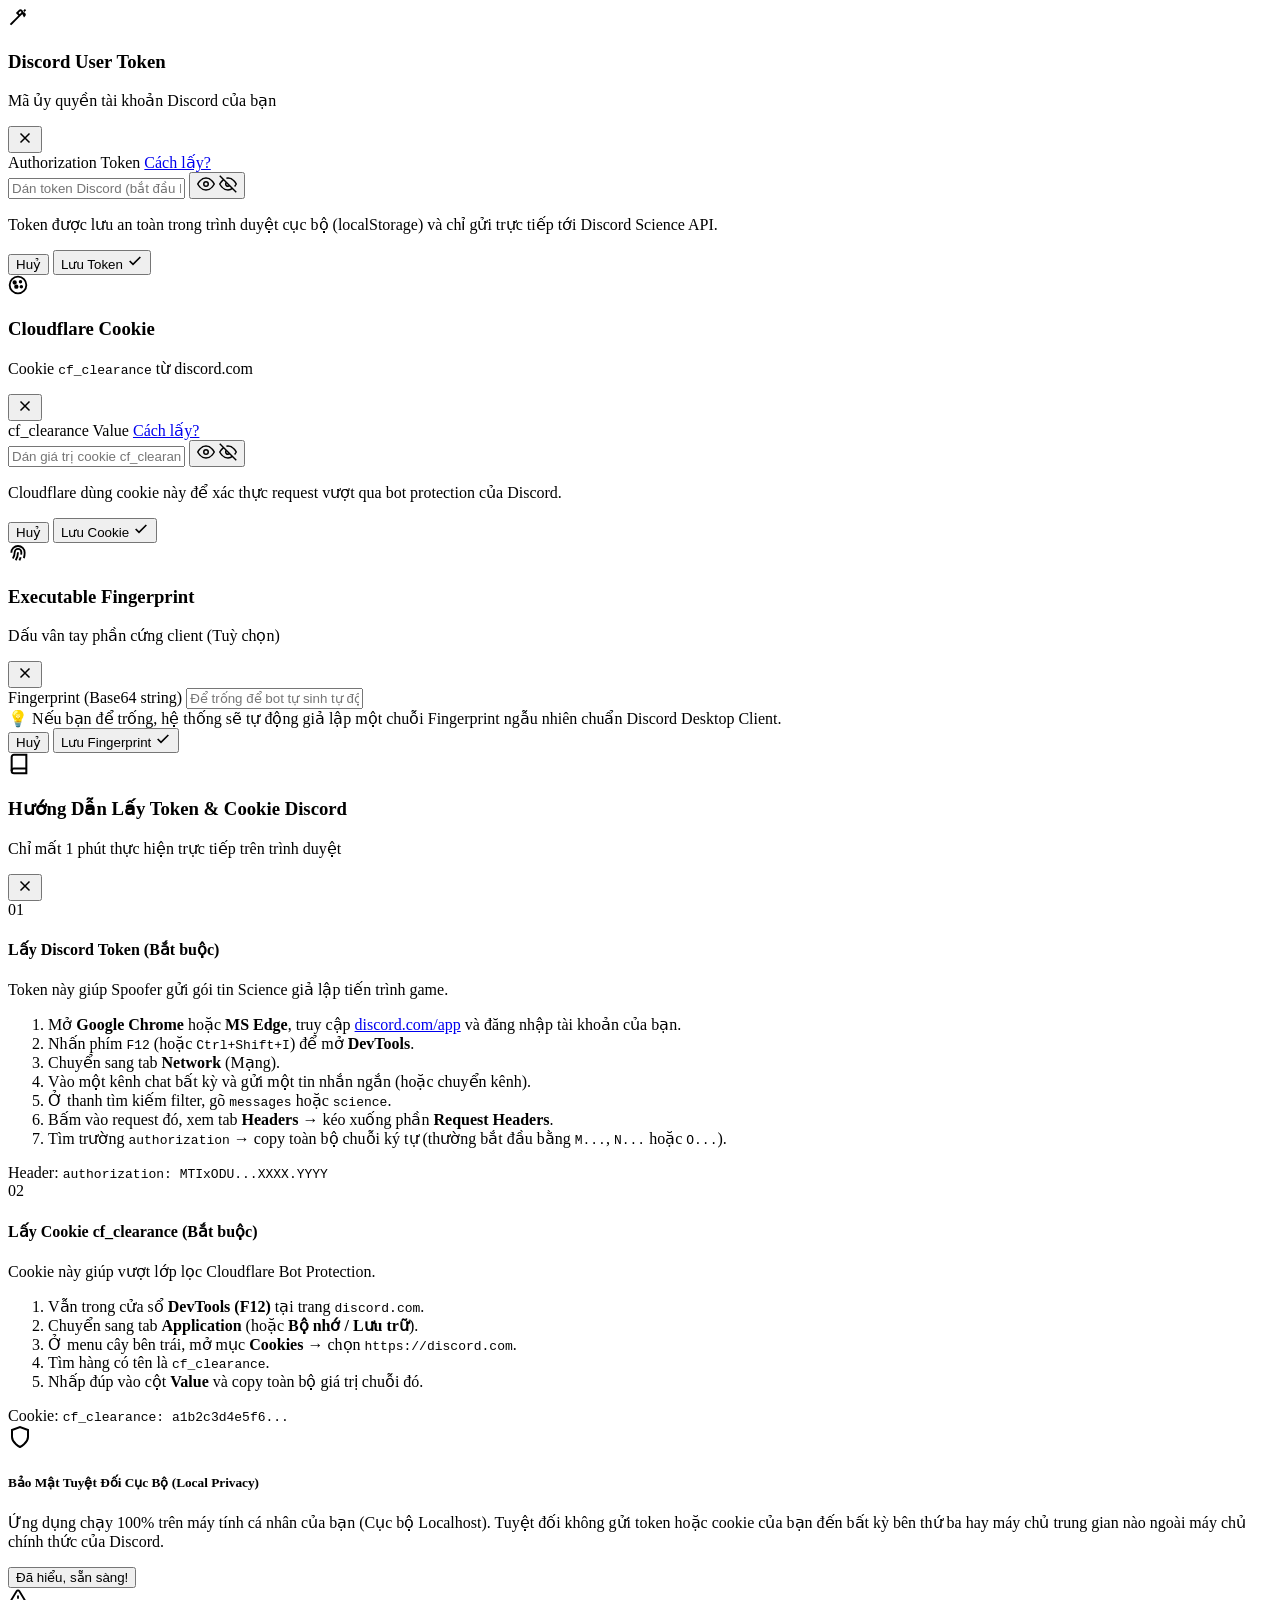
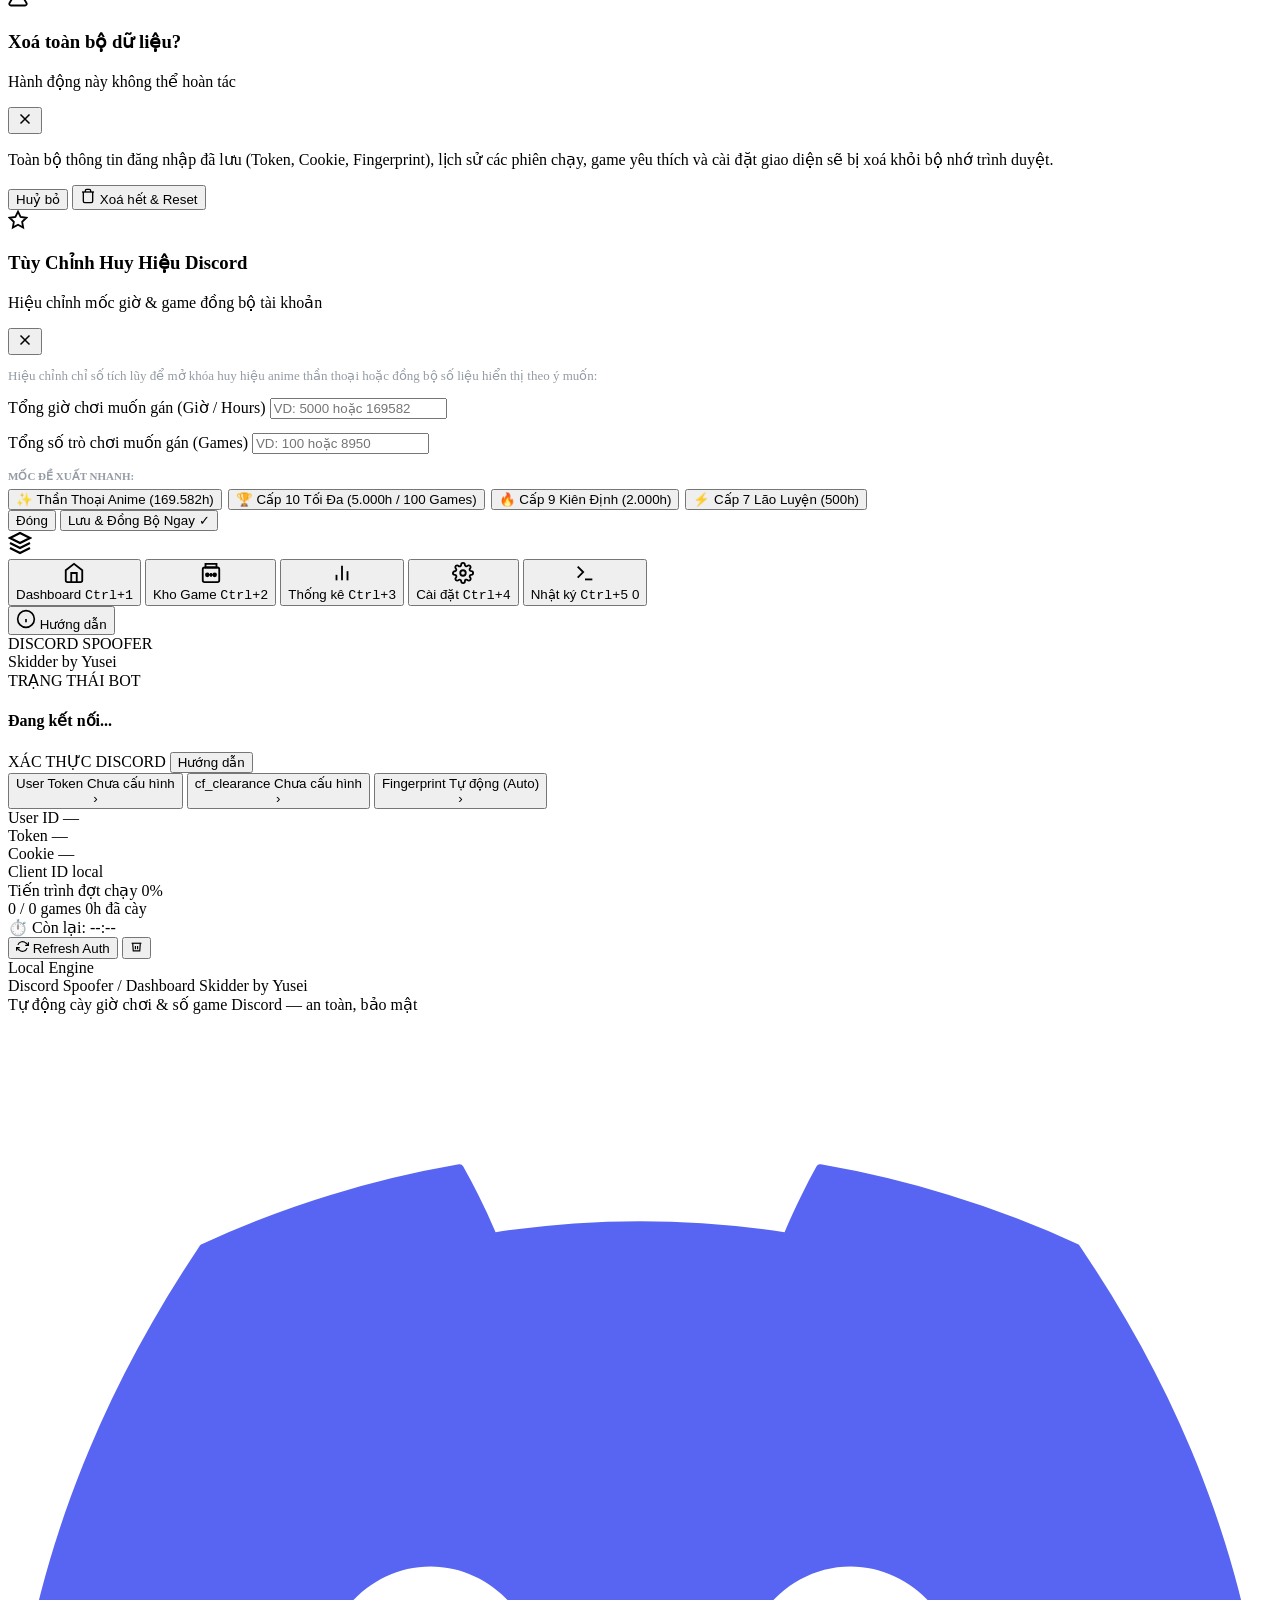
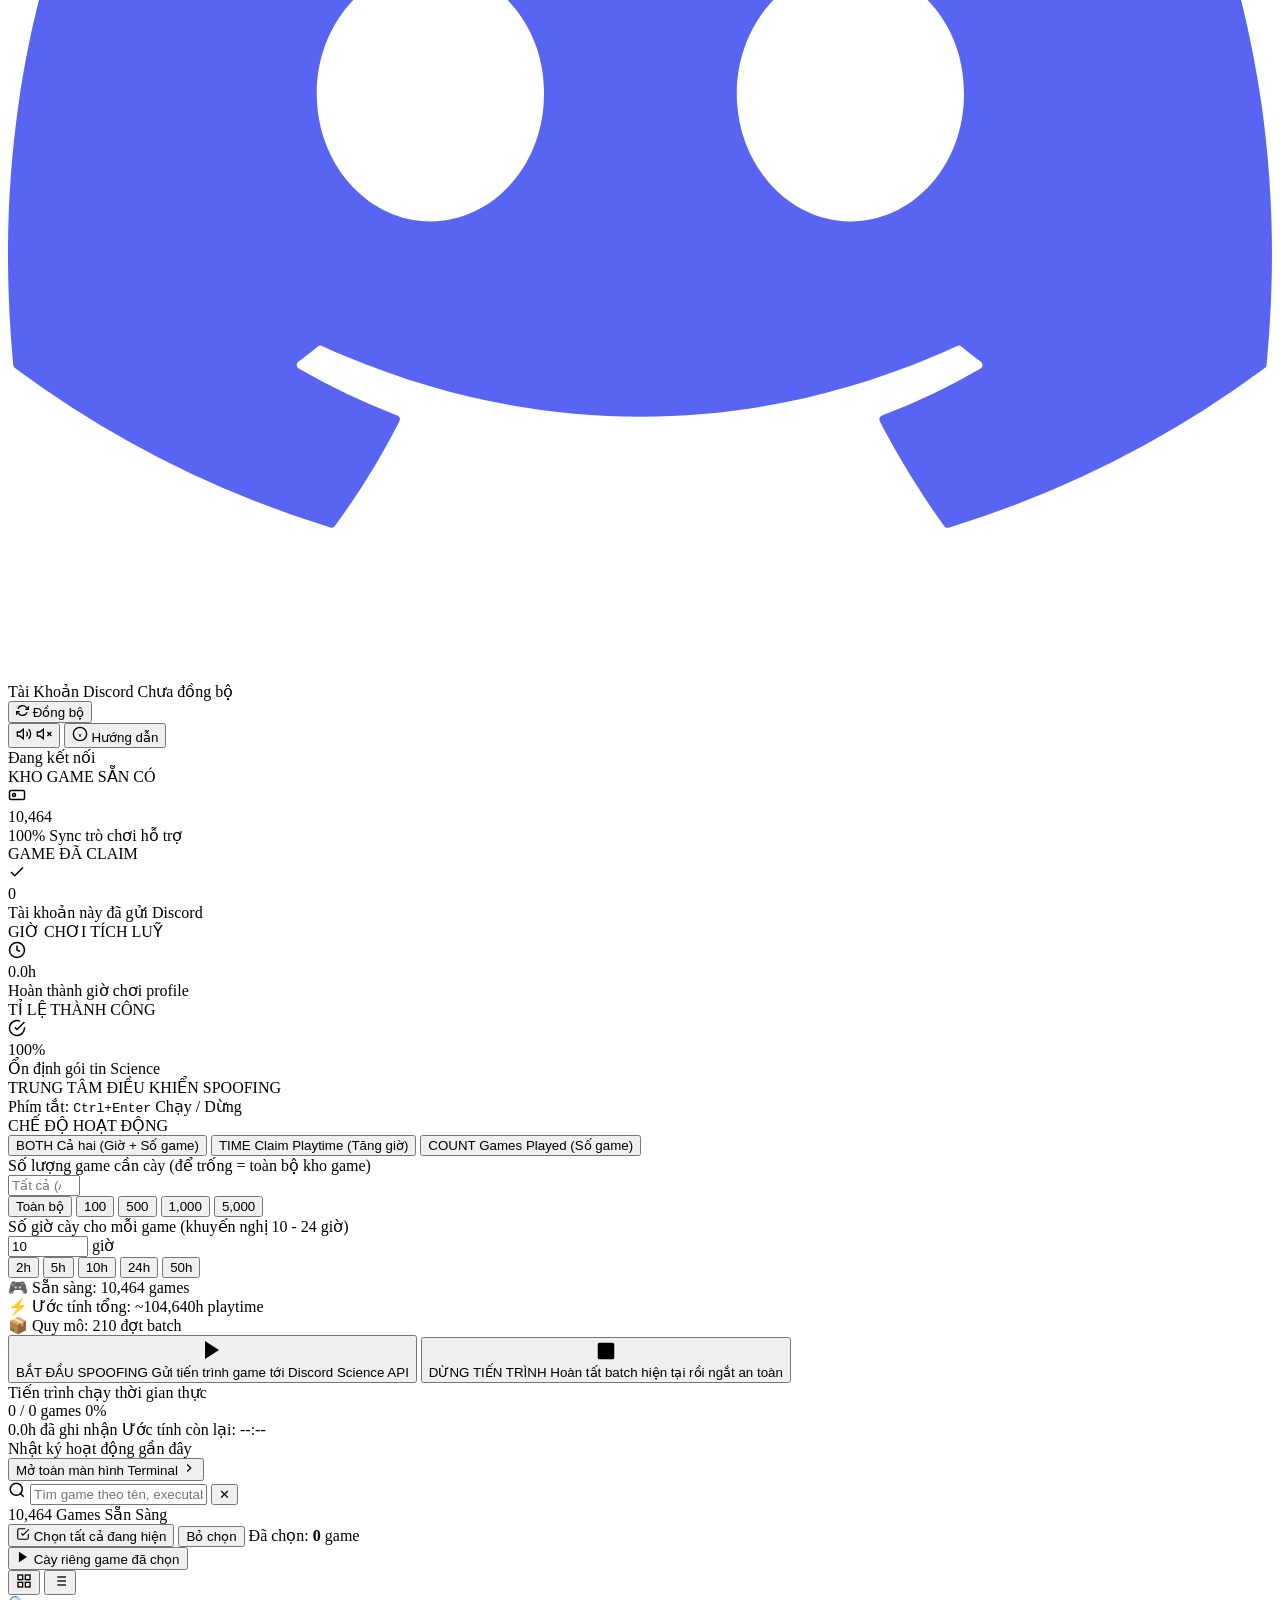
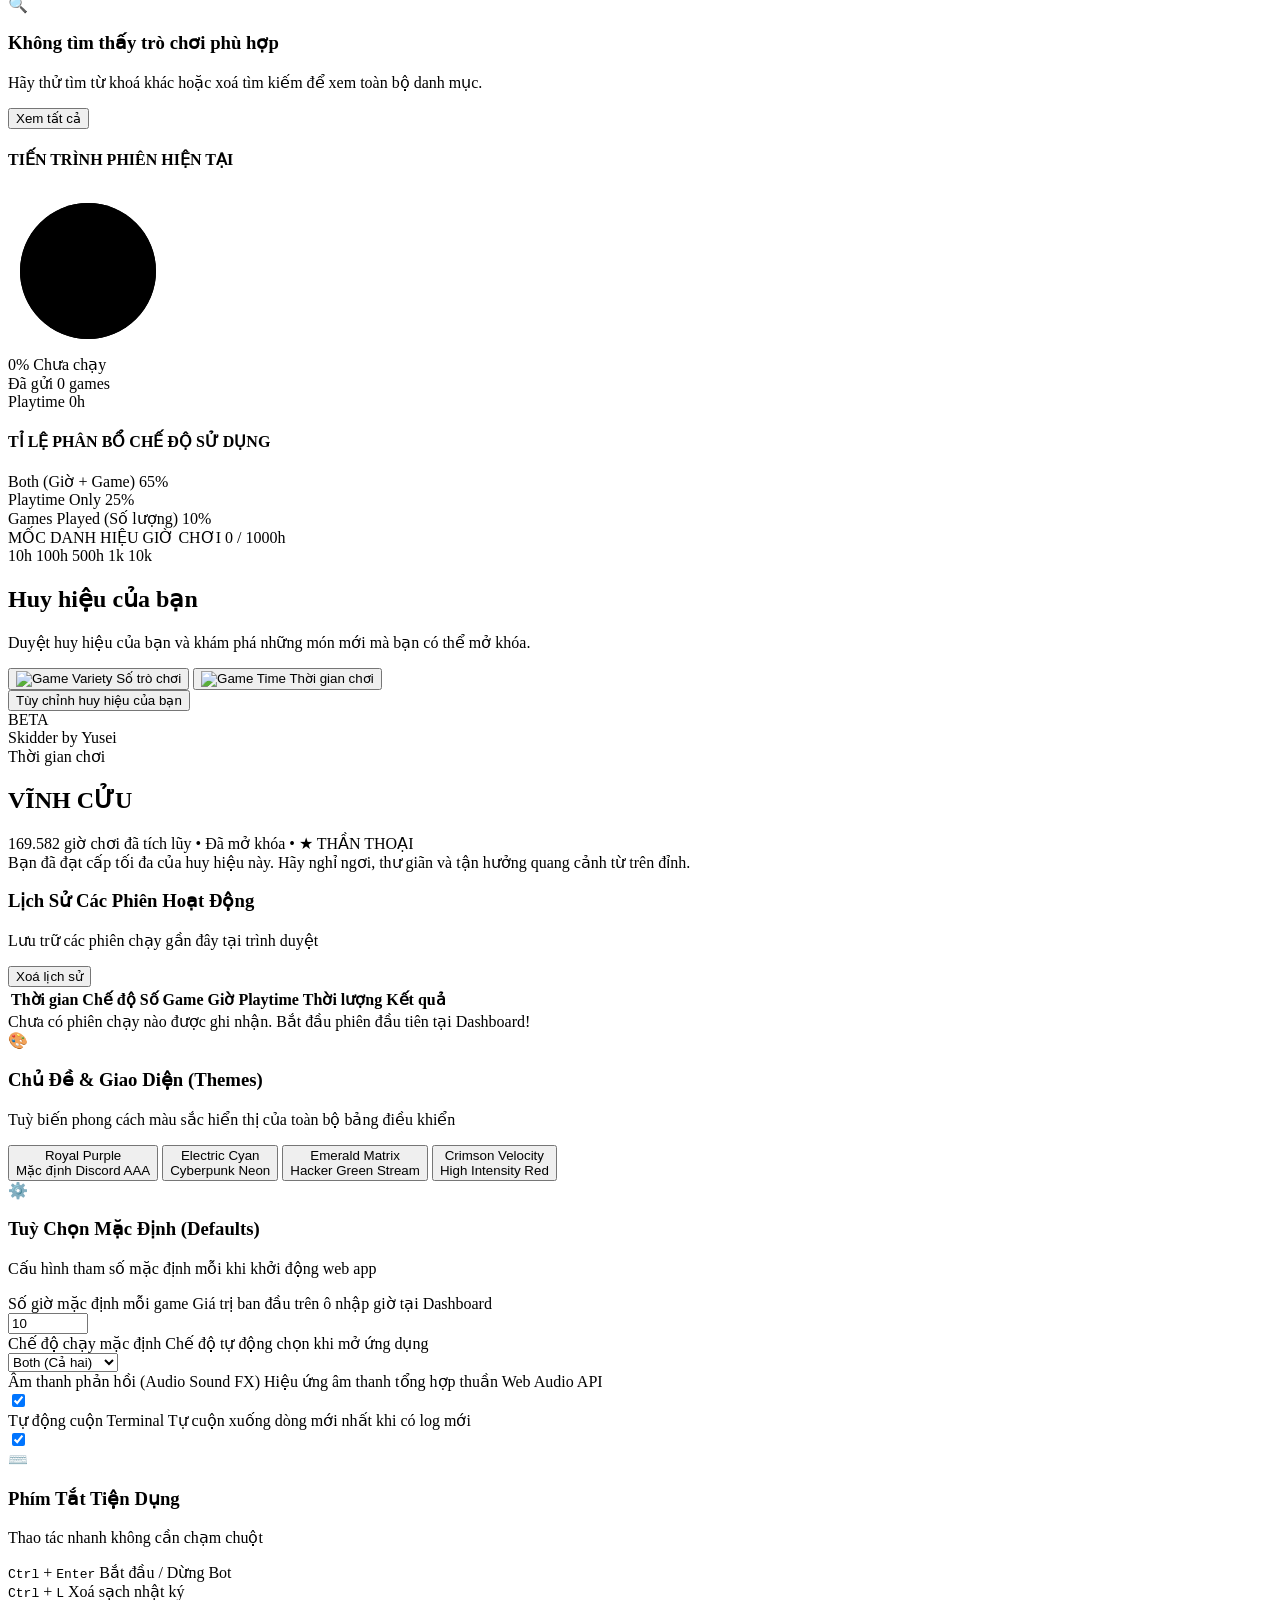
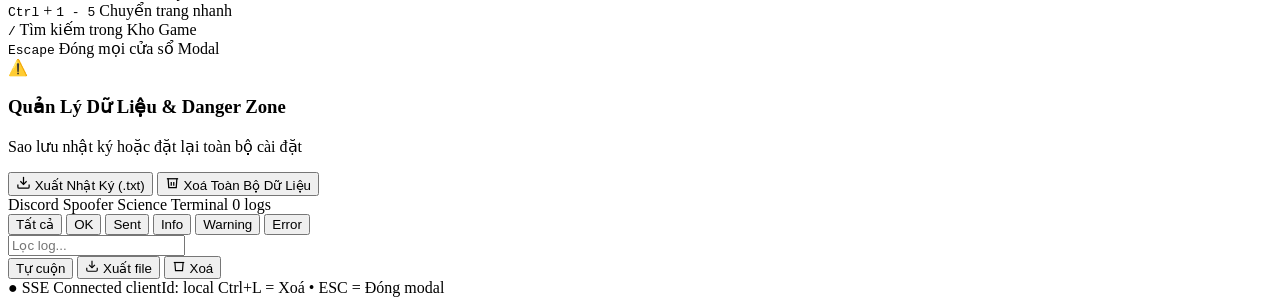
==== web/index.html @ f00616e2 "Fix bot connecting status, fix 10464 games count, add live spoofing simulation logs" ====
<!DOCTYPE html>
<html lang="vi" data-theme="purple">
<head>
    <meta charset="UTF-8">
    <meta name="viewport" content="width=device-width, initial-scale=1.0">
    <title>Discord Badge Spoofer | Skidder by Yusei</title>
    
    <!-- Google Fonts -->
    <link rel="preconnect" href="https://fonts.googleapis.com">
    <link rel="preconnect" href="https://fonts.gstatic.com" crossorigin>
    <link href="https://fonts.googleapis.com/css2?family=Inter:wght@300;400;500;600;700;800&family=JetBrains+Mono:wght@400;500;600;700&display=swap" rel="stylesheet">
    
    <!-- Stylesheet -->
    <link rel="stylesheet" href="style.css">
</head>
<body>
    <!-- Ambient Aurora Glow & Background Mesh -->
    <div class="aurora-mesh"></div>
    <div class="ambient-glow blob-purple"></div>
    <div class="ambient-glow blob-blue"></div>
    <div class="ambient-glow blob-cyan"></div>
    <div class="noise-grid"></div>

    <!-- Toast Notification Container -->
    <div id="toast-container" class="toast-container" aria-live="polite"></div>

    <!-- ==================== MODALS ==================== -->

    <!-- Modal 1: Discord Token -->
    <div class="modal-overlay" id="modal-token" role="dialog" aria-modal="true" aria-labelledby="modal-token-title">
        <div class="modal-card modal-sm">
            <div class="modal-header">
                <div class="modal-title-wrap">
                    <div class="modal-icon-badge badge-purple">
                        <svg width="20" height="20" viewBox="0 0 24 24" fill="none" stroke="currentColor" stroke-width="2.2"><path d="M21 2l-2 2m-1.5 1.5L14 9l-3-3 2.5-2.5a2.121 2.121 0 0 1 3 3L9 14l-4 4-2 2 2-2 4-4 7.5-7.5a2.121 2.121 0 0 1 3 3z"/></svg>
                    </div>
                    <div>
                        <h3 id="modal-token-title" class="modal-title">Discord User Token</h3>
                        <p class="modal-sub">Mã ủy quyền tài khoản Discord của bạn</p>
                    </div>
                </div>
                <button class="modal-close-btn" data-close-modal title="Đóng (Esc)">
                    <svg width="18" height="18" viewBox="0 0 24 24" fill="none" stroke="currentColor" stroke-width="2"><path d="M18 6L6 18M6 6l12 12"/></svg>
                </button>
            </div>
            <div class="modal-body">
                <div class="form-group">
                    <label for="input-token" class="form-label">
                        <span>Authorization Token</span>
                        <a href="javascript:void(0)" class="label-link" id="link-how-token">Cách lấy?</a>
                    </label>
                    <div class="input-action-wrapper">
                        <input type="password" id="input-token" class="styled-input" placeholder="Dán token Discord (bắt đầu bằng M, N, O...)" autocomplete="off" spellcheck="false">
                        <button type="button" class="btn-toggle-eye" data-target="input-token" title="Hiện/ẩn token">
                            <svg class="eye-open" width="18" height="18" viewBox="0 0 24 24" fill="none" stroke="currentColor" stroke-width="2"><path d="M1 12s4-8 11-8 11 8 11 8-4 8-11 8-11-8-11-8z"/><circle cx="12" cy="12" r="3"/></svg>
                            <svg class="eye-closed hidden" width="18" height="18" viewBox="0 0 24 24" fill="none" stroke="currentColor" stroke-width="2"><path d="M17.94 17.94A10.07 10.07 0 0 1 12 20c-7 0-11-8-11-8a18.45 18.45 0 0 1 5.06-5.94M9.9 4.24A9.12 9.12 0 0 1 12 4c7 0 11 8 11 8a18.5 18.5 0 0 1-2.16 3.19m-6.72-1.07a3 3 0 1 1-4.24-4.24"/><line x1="1" y1="1" x2="23" y2="23"/></svg>
                        </button>
                    </div>
                    <div id="token-validation-msg" class="input-validation-msg hidden"></div>
                    <p class="form-hint">Token được lưu an toàn trong trình duyệt cục bộ (localStorage) và chỉ gửi trực tiếp tới Discord Science API.</p>
                </div>
            </div>
            <div class="modal-footer">
                <button type="button" class="btn btn-secondary" data-close-modal>Huỷ</button>
                <button type="button" class="btn btn-primary" id="btn-save-token">
                    <span>Lưu Token</span>
                    <svg width="16" height="16" viewBox="0 0 24 24" fill="none" stroke="currentColor" stroke-width="2.5"><polyline points="20 6 9 17 4 12"/></svg>
                </button>
            </div>
        </div>
    </div>

    <!-- Modal 2: cf_clearance Cookie -->
    <div class="modal-overlay" id="modal-cookie" role="dialog" aria-modal="true" aria-labelledby="modal-cookie-title">
        <div class="modal-card modal-sm">
            <div class="modal-header">
                <div class="modal-title-wrap">
                    <div class="modal-icon-badge badge-amber">
                        <svg width="20" height="20" viewBox="0 0 24 24" fill="none" stroke="currentColor" stroke-width="2.2"><circle cx="12" cy="12" r="10"/><circle cx="8" cy="9" r="1.5" fill="currentColor"/><circle cx="15" cy="8" r="1" fill="currentColor"/><circle cx="10" cy="14" r="1.5" fill="currentColor"/><circle cx="16" cy="14" r="1" fill="currentColor"/></svg>
                    </div>
                    <div>
                        <h3 id="modal-cookie-title" class="modal-title">Cloudflare Cookie</h3>
                        <p class="modal-sub">Cookie <code>cf_clearance</code> từ discord.com</p>
                    </div>
                </div>
                <button class="modal-close-btn" data-close-modal title="Đóng (Esc)">
                    <svg width="18" height="18" viewBox="0 0 24 24" fill="none" stroke="currentColor" stroke-width="2"><path d="M18 6L6 18M6 6l12 12"/></svg>
                </button>
            </div>
            <div class="modal-body">
                <div class="form-group">
                    <label for="input-cookie" class="form-label">
                        <span>cf_clearance Value</span>
                        <a href="javascript:void(0)" class="label-link" id="link-how-cookie">Cách lấy?</a>
                    </label>
                    <div class="input-action-wrapper">
                        <input type="password" id="input-cookie" class="styled-input" placeholder="Dán giá trị cookie cf_clearance..." autocomplete="off" spellcheck="false">
                        <button type="button" class="btn-toggle-eye" data-target="input-cookie" title="Hiện/ẩn cookie">
                            <svg class="eye-open" width="18" height="18" viewBox="0 0 24 24" fill="none" stroke="currentColor" stroke-width="2"><path d="M1 12s4-8 11-8 11 8 11 8-4 8-11 8-11-8-11-8z"/><circle cx="12" cy="12" r="3"/></svg>
                            <svg class="eye-closed hidden" width="18" height="18" viewBox="0 0 24 24" fill="none" stroke="currentColor" stroke-width="2"><path d="M17.94 17.94A10.07 10.07 0 0 1 12 20c-7 0-11-8-11-8a18.45 18.45 0 0 1 5.06-5.94M9.9 4.24A9.12 9.12 0 0 1 12 4c7 0 11 8 11 8a18.5 18.5 0 0 1-2.16 3.19m-6.72-1.07a3 3 0 1 1-4.24-4.24"/><line x1="1" y1="1" x2="23" y2="23"/></svg>
                        </button>
                    </div>
                    <div id="cookie-validation-msg" class="input-validation-msg hidden"></div>
                    <p class="form-hint">Cloudflare dùng cookie này để xác thực request vượt qua bot protection của Discord.</p>
                </div>
            </div>
            <div class="modal-footer">
                <button type="button" class="btn btn-secondary" data-close-modal>Huỷ</button>
                <button type="button" class="btn btn-primary" id="btn-save-cookie">
                    <span>Lưu Cookie</span>
                    <svg width="16" height="16" viewBox="0 0 24 24" fill="none" stroke="currentColor" stroke-width="2.5"><polyline points="20 6 9 17 4 12"/></svg>
                </button>
            </div>
        </div>
    </div>

    <!-- Modal 3: Fingerprint -->
    <div class="modal-overlay" id="modal-fingerprint" role="dialog" aria-modal="true" aria-labelledby="modal-fp-title">
        <div class="modal-card modal-sm">
            <div class="modal-header">
                <div class="modal-title-wrap">
                    <div class="modal-icon-badge badge-blue">
                        <svg width="20" height="20" viewBox="0 0 24 24" fill="none" stroke="currentColor" stroke-width="2.2"><path d="M12 11c0 3.517-1.009 6.799-2.753 9.571m-3.44-2.04l.054-.09A13.916 13.916 0 008 11a4 4 0 118 0c0 1.017-.07 2.019-.203 3m-2.118 6.844A21.88 21.88 0 0015.171 17m3.839 1.132c.645-2.07.99-4.275.99-6.551A8 8 0 004 11.57"/></svg>
                    </div>
                    <div>
                        <h3 id="modal-fp-title" class="modal-title">Executable Fingerprint</h3>
                        <p class="modal-sub">Dấu vân tay phần cứng client (Tuỳ chọn)</p>
                    </div>
                </div>
                <button class="modal-close-btn" data-close-modal title="Đóng (Esc)">
                    <svg width="18" height="18" viewBox="0 0 24 24" fill="none" stroke="currentColor" stroke-width="2"><path d="M18 6L6 18M6 6l12 12"/></svg>
                </button>
            </div>
            <div class="modal-body">
                <div class="form-group">
                    <label for="input-fingerprint" class="form-label">Fingerprint (Base64 string)</label>
                    <input type="text" id="input-fingerprint" class="styled-input font-mono" placeholder="Để trống để bot tự sinh tự động..." autocomplete="off">
                    <div class="tip-box">
                        <span class="tip-icon">💡</span>
                        <span>Nếu bạn để trống, hệ thống sẽ tự động giả lập một chuỗi Fingerprint ngẫu nhiên chuẩn Discord Desktop Client.</span>
                    </div>
                </div>
            </div>
            <div class="modal-footer">
                <button type="button" class="btn btn-secondary" data-close-modal>Huỷ</button>
                <button type="button" class="btn btn-primary" id="btn-save-fp">
                    <span>Lưu Fingerprint</span>
                    <svg width="16" height="16" viewBox="0 0 24 24" fill="none" stroke="currentColor" stroke-width="2.5"><polyline points="20 6 9 17 4 12"/></svg>
                </button>
            </div>
        </div>
    </div>

    <!-- Modal 4: Comprehensive Guide -->
    <div class="modal-overlay" id="guide-modal" role="dialog" aria-modal="true" aria-labelledby="modal-guide-title">
        <div class="modal-card modal-lg">
            <div class="modal-header">
                <div class="modal-title-wrap">
                    <div class="modal-icon-badge badge-purple">
                        <svg width="22" height="22" viewBox="0 0 24 24" fill="none" stroke="currentColor" stroke-width="2.2"><path d="M4 19.5A2.5 2.5 0 0 1 6.5 17H20"/><path d="M6.5 2H20v20H6.5A2.5 2.5 0 0 1 4 19.5v-15A2.5 2.5 0 0 1 6.5 2z"/></svg>
                    </div>
                    <div>
                        <h3 id="modal-guide-title" class="modal-title">Hướng Dẫn Lấy Token & Cookie Discord</h3>
                        <p class="modal-sub">Chỉ mất 1 phút thực hiện trực tiếp trên trình duyệt</p>
                    </div>
                </div>
                <button class="modal-close-btn" data-close-modal title="Đóng (Esc)">
                    <svg width="18" height="18" viewBox="0 0 24 24" fill="none" stroke="currentColor" stroke-width="2"><path d="M18 6L6 18M6 6l12 12"/></svg>
                </button>
            </div>
            <div class="modal-body custom-scroll">
                <div class="guide-steps-grid">
                    <!-- Step 1 -->
                    <div class="guide-card">
                        <div class="guide-num">01</div>
                        <div class="guide-content">
                            <h4>Lấy Discord Token (Bắt buộc)</h4>
                            <p>Token này giúp Spoofer gửi gói tin Science giả lập tiến trình game.</p>
                            <ol class="guide-list">
                                <li>Mở <strong>Google Chrome</strong> hoặc <strong>MS Edge</strong>, truy cập <a href="https://discord.com/app" target="_blank" rel="noreferrer" class="link-external">discord.com/app</a> và đăng nhập tài khoản của bạn.</li>
                                <li>Nhấn phím <code>F12</code> (hoặc <code>Ctrl+Shift+I</code>) để mở <strong>DevTools</strong>.</li>
                                <li>Chuyển sang tab <strong>Network</strong> (Mạng).</li>
                                <li>Vào một kênh chat bất kỳ và gửi một tin nhắn ngắn (hoặc chuyển kênh).</li>
                                <li>Ở thanh tìm kiếm filter, gõ <code>messages</code> hoặc <code>science</code>.</li>
                                <li>Bấm vào request đó, xem tab <strong>Headers</strong> &rarr; kéo xuống phần <strong>Request Headers</strong>.</li>
                                <li>Tìm trường <code>authorization</code> &rarr; copy toàn bộ chuỗi ký tự (thường bắt đầu bằng <code>M...</code>, <code>N...</code> hoặc <code>O...</code>).</li>
                            </ol>
                            <div class="guide-code-box">
                                <span class="code-label">Header:</span>
                                <code>authorization: MTIxODU...XXXX.YYYY</code>
                            </div>
                        </div>
                    </div>

                    <!-- Step 2 -->
                    <div class="guide-card">
                        <div class="guide-num">02</div>
                        <div class="guide-content">
                            <h4>Lấy Cookie cf_clearance (Bắt buộc)</h4>
                            <p>Cookie này giúp vượt lớp lọc Cloudflare Bot Protection.</p>
                            <ol class="guide-list">
                                <li>Vẫn trong cửa sổ <strong>DevTools (F12)</strong> tại trang <code>discord.com</code>.</li>
                                <li>Chuyển sang tab <strong>Application</strong> (hoặc <strong>Bộ nhớ / Lưu trữ</strong>).</li>
                                <li>Ở menu cây bên trái, mở mục <strong>Cookies</strong> &rarr; chọn <code>https://discord.com</code>.</li>
                                <li>Tìm hàng có tên là <code>cf_clearance</code>.</li>
                                <li>Nhấp đúp vào cột <strong>Value</strong> và copy toàn bộ giá trị chuỗi đó.</li>
                            </ol>
                            <div class="guide-code-box">
                                <span class="code-label">Cookie:</span>
                                <code>cf_clearance: a1b2c3d4e5f6...</code>
                            </div>
                        </div>
                    </div>
                </div>

                <!-- Security Note -->
                <div class="security-banner">
                    <div class="sec-icon">
                        <svg width="24" height="24" viewBox="0 0 24 24" fill="none" stroke="currentColor" stroke-width="2"><path d="M12 22s8-4 8-10V5l-8-3-8 3v7c0 6 8 10 8 10z"/></svg>
                    </div>
                    <div class="sec-text">
                        <h5>Bảo Mật Tuyệt Đối Cục Bộ (Local Privacy)</h5>
                        <p>Ứng dụng chạy 100% trên máy tính cá nhân của bạn (Cục bộ Localhost). Tuyệt đối không gửi token hoặc cookie của bạn đến bất kỳ bên thứ ba hay máy chủ trung gian nào ngoài máy chủ chính thức của Discord.</p>
                    </div>
                </div>
            </div>
            <div class="modal-footer">
                <button type="button" class="btn btn-primary" data-close-modal>Đã hiểu, sẵn sàng!</button>
            </div>
        </div>
    </div>

    <!-- Modal 5: Wipe Data Confirm -->
    <div class="modal-overlay" id="modal-confirm-wipe" role="dialog" aria-modal="true">
        <div class="modal-card modal-sm modal-danger">
            <div class="modal-header">
                <div class="modal-title-wrap">
                    <div class="modal-icon-badge badge-red">
                        <svg width="20" height="20" viewBox="0 0 24 24" fill="none" stroke="currentColor" stroke-width="2.2"><path d="M10.29 3.86L1.82 18a2 2 0 0 0 1.71 3h16.94a2 2 0 0 0 1.71-3L13.71 3.86a2 2 0 0 0-3.42 0z"/><line x1="12" y1="9" x2="12" y2="13"/><line x1="12" y1="17" x2="12.01" y2="17"/></svg>
                    </div>
                    <div>
                        <h3 class="modal-title">Xoá toàn bộ dữ liệu?</h3>
                        <p class="modal-sub">Hành động này không thể hoàn tác</p>
                    </div>
                </div>
                <button class="modal-close-btn" data-close-modal title="Đóng (Esc)">
                    <svg width="18" height="18" viewBox="0 0 24 24" fill="none" stroke="currentColor" stroke-width="2"><path d="M18 6L6 18M6 6l12 12"/></svg>
                </button>
            </div>
            <div class="modal-body">
                <p>Toàn bộ thông tin đăng nhập đã lưu (Token, Cookie, Fingerprint), lịch sử các phiên chạy, game yêu thích và cài đặt giao diện sẽ bị xoá khỏi bộ nhớ trình duyệt.</p>
            </div>
            <div class="modal-footer">
                <button type="button" class="btn btn-secondary" data-close-modal>Huỷ bỏ</button>
                <button type="button" class="btn btn-danger" id="btn-do-wipe">
                    <svg width="16" height="16" viewBox="0 0 24 24" fill="none" stroke="currentColor" stroke-width="2"><polyline points="3 6 5 6 21 6"/><path d="M19 6v14a2 2 0 0 1-2 2H7a2 2 0 0 1-2-2V6m3 0V4a2 2 0 0 1 2-2h4a2 2 0 0 1 2 2v2"/></svg>
                    <span>Xoá hết & Reset</span>
                </button>
            </div>
        </div>
    </div>

    <!-- Modal 6: Customize Badges & Discord Stats -->
    <div class="modal-overlay" id="modal-customize-badges" role="dialog" aria-modal="true" aria-labelledby="modal-custom-title">
        <div class="modal-card modal-sm customize-modal-card">
            <div class="modal-header">
                <div class="modal-title-wrap">
                    <div class="modal-icon-badge badge-purple">
                        <svg width="20" height="20" viewBox="0 0 24 24" fill="none" stroke="currentColor" stroke-width="2.2"><polygon points="12 2 15.09 8.26 22 9.27 17 14.14 18.18 21.02 12 17.77 5.82 21.02 7 14.14 2 9.27 8.91 8.26 12 2"/></svg>
                    </div>
                    <div>
                        <h3 id="modal-custom-title" class="modal-title">Tùy Chỉnh Huy Hiệu Discord</h3>
                        <p class="modal-sub">Hiệu chỉnh mốc giờ & game đồng bộ tài khoản</p>
                    </div>
                </div>
                <button class="modal-close-btn" data-close-modal title="Đóng (Esc)">
                    <svg width="18" height="18" viewBox="0 0 24 24" fill="none" stroke="currentColor" stroke-width="2"><path d="M18 6L6 18M6 6l12 12"/></svg>
                </button>
            </div>
            <div class="modal-body">
                <p class="modal-desc" style="font-size: 13px; color: #949ba4; margin-bottom: 14px;">
                    Hiệu chỉnh chỉ số tích lũy để mở khóa huy hiệu anime thần thoại hoặc đồng bộ số liệu hiển thị theo ý muốn:
                </p>
                <div class="form-group" style="margin-bottom: 14px;">
                    <label class="form-label" for="input-custom-hours">Tổng giờ chơi muốn gán (Giờ / Hours)</label>
                    <input type="number" id="input-custom-hours" class="form-input font-mono" placeholder="VD: 5000 hoặc 169582" min="0" step="0.5">
                </div>
                <div class="form-group" style="margin-bottom: 16px;">
                    <label class="form-label" for="input-custom-games">Tổng số trò chơi muốn gán (Games)</label>
                    <input type="number" id="input-custom-games" class="form-input font-mono" placeholder="VD: 100 hoặc 8950" min="0" step="1">
                </div>
                <div class="preset-milestones-row">
                    <div style="font-size: 11px; font-weight: 700; color: #949ba4; margin-bottom: 6px; text-transform: uppercase;">Mốc đề xuất nhanh:</div>
                    <div style="display: flex; gap: 6px; flex-wrap: wrap;">
                        <button type="button" class="btn-preset-chip" data-h="169582" data-g="8950">✨ Thần Thoại Anime (169.582h)</button>
                        <button type="button" class="btn-preset-chip" data-h="5000" data-g="100">🏆 Cấp 10 Tối Đa (5.000h / 100 Games)</button>
                        <button type="button" class="btn-preset-chip" data-h="2000" data-g="80">🔥 Cấp 9 Kiên Định (2.000h)</button>
                        <button type="button" class="btn-preset-chip" data-h="500" data-g="40">⚡ Cấp 7 Lão Luyện (500h)</button>
                    </div>
                </div>
            </div>
            <div class="modal-footer">
                <button type="button" class="btn btn-secondary" data-close-modal>Đóng</button>
                <button type="button" class="btn btn-primary" id="btn-apply-custom-stats">
                    <span>Lưu & Đồng Bộ Ngay ✓</span>
                </button>
            </div>
        </div>
    </div>

    <!-- ==================== MAIN APP SHELL ==================== -->
    <div class="app-layout">

        <!-- 1. LEFT ICON RAIL (68px) -->
        <nav class="nav-rail" aria-label="Điều hướng chính">
            <!-- Brand Logo -->
            <div class="rail-logo" title="Discord Badge Spoofer | Skidder by Yusei">
                <div class="logo-mark">
                    <svg width="24" height="24" viewBox="0 0 24 24" fill="none" stroke="currentColor" stroke-width="2.2">
                        <path d="M12 2L2 7l10 5 10-5-10-5z"/>
                        <path d="M2 17l10 5 10-5"/>
                        <path d="M2 12l10 5 10-5"/>
                    </svg>
                </div>
            </div>

            <!-- Nav Items Stack -->
            <div class="rail-items">
                <!-- 1. Dashboard -->
                <button class="rail-btn active" data-page="dashboard" title="Bảng điều khiển (Ctrl+1)">
                    <div class="rail-btn-icon">
                        <svg width="22" height="22" viewBox="0 0 24 24" fill="none" stroke="currentColor" stroke-width="2"><path d="M3 9l9-7 9 7v11a2 2 0 0 1-2 2H5a2 2 0 0 1-2-2z"/><polyline points="9 22 9 12 15 12 15 22"/></svg>
                    </div>
                    <span class="rail-tooltip">Dashboard <kbd>Ctrl+1</kbd></span>
                </button>

                <!-- 2. Game Library -->
                <button class="rail-btn" data-page="games" title="Kho game Discord (Ctrl+2)">
                    <div class="rail-btn-icon">
                        <svg width="22" height="22" viewBox="0 0 24 24" fill="none" stroke="currentColor" stroke-width="2"><polygon points="6 2 18 2 18 6 6 6 6 2"/><rect x="3" y="6" width="18" height="16" rx="2"/><circle cx="8" cy="14" r="1.5" fill="currentColor"/><circle cx="16" cy="14" r="1.5" fill="currentColor"/><path d="M12 12v4M10 14h4"/></svg>
                    </div>
                    <span class="rail-tooltip">Kho Game <kbd>Ctrl+2</kbd></span>
                </button>

                <!-- 3. Statistics -->
                <button class="rail-btn" data-page="stats" title="Thống kê & Danh hiệu (Ctrl+3)">
                    <div class="rail-btn-icon">
                        <svg width="22" height="22" viewBox="0 0 24 24" fill="none" stroke="currentColor" stroke-width="2"><line x1="18" y1="20" x2="18" y2="10"/><line x1="12" y1="20" x2="12" y2="4"/><line x1="6" y1="20" x2="6" y2="14"/></svg>
                    </div>
                    <span class="rail-tooltip">Thống kê <kbd>Ctrl+3</kbd></span>
                </button>

                <!-- 4. Settings -->
                <button class="rail-btn" data-page="settings" title="Cài đặt & Giao diện (Ctrl+4)">
                    <div class="rail-btn-icon">
                        <svg width="22" height="22" viewBox="0 0 24 24" fill="none" stroke="currentColor" stroke-width="2"><circle cx="12" cy="12" r="3"/><path d="M19.4 15a1.65 1.65 0 0 0 .33 1.82l.06.06a2 2 0 0 1 0 2.83 2 2 0 0 1-2.83 0l-.06-.06a1.65 1.65 0 0 0-1.82-.33 1.65 1.65 0 0 0-1 1.51V21a2 2 0 0 1-2 2 2 2 0 0 1-2-2v-.09A1.65 1.65 0 0 0 9 19.4a1.65 1.65 0 0 0-1.82.33l-.06.06a2 2 0 0 1-2.83 0 2 2 0 0 1 0-2.83l.06-.06a1.65 1.65 0 0 0 .33-1.82 1.65 1.65 0 0 0-1.51-1H3a2 2 0 0 1-2-2 2 2 0 0 1 2-2h.09A1.65 1.65 0 0 0 4.6 9a1.65 1.65 0 0 0-.33-1.82l-.06-.06a2 2 0 0 1 0-2.83 2 2 0 0 1 2.83 0l.06.06a1.65 1.65 0 0 0 1.82.33H9a1.65 1.65 0 0 0 1-1.51V3a2 2 0 0 1 2-2 2 2 0 0 1 2 2v.09a1.65 1.65 0 0 0 1 1.51 1.65 1.65 0 0 0 1.82-.33l.06-.06a2 2 0 0 1 2.83 0 2 2 0 0 1 0 2.83l-.06.06a1.65 1.65 0 0 0-.33 1.82V9a1.65 1.65 0 0 0 1.51 1H21a2 2 0 0 1 2 2 2 2 0 0 1-2 2h-.09a1.65 1.65 0 0 0-1.51 1z"/></svg>
                    </div>
                    <span class="rail-tooltip">Cài đặt <kbd>Ctrl+4</kbd></span>
                </button>

                <!-- 5. Logs / Terminal -->
                <button class="rail-btn" data-page="logs" title="Nhật ký & Terminal (Ctrl+5)">
                    <div class="rail-btn-icon">
                        <svg width="22" height="22" viewBox="0 0 24 24" fill="none" stroke="currentColor" stroke-width="2"><polyline points="4 17 10 11 4 5"/><line x1="12" y1="19" x2="20" y2="19"/></svg>
                    </div>
                    <span class="rail-tooltip">Nhật ký <kbd>Ctrl+5</kbd></span>
                    <span class="rail-counter-badge" id="rail-log-badge">0</span>
                </button>
            </div>

            <!-- Bottom Rail Actions -->
            <div class="rail-bottom">
                <button class="rail-btn-aux" id="btn-quick-guide" title="Xem hướng dẫn (F1)">
                    <svg width="20" height="20" viewBox="0 0 24 24" fill="none" stroke="currentColor" stroke-width="2"><circle cx="12" cy="12" r="10"/><path d="M12 16v-4M12 8h.01"/></svg>
                    <span class="rail-tooltip">Hướng dẫn</span>
                </button>
            </div>
        </nav>

        <!-- 2. SIDEBAR CONTEXT PANEL (280px) -->
        <aside class="sidebar-panel">
            <!-- Sidebar Brand Header -->
            <div class="side-brand-box">
                <div class="side-brand-title">DISCORD SPOOFER</div>
                <div class="side-brand-author">Skidder by Yusei</div>
            </div>

            <!-- Sidebar Header / Status -->
            <div class="side-header">
                <div class="bot-status-card" id="side-status-card">
                    <div class="status-indicator-wrap">
                        <div class="status-dot-pulse" id="status-dot">
                            <span class="ring-pulse r1"></span>
                            <span class="ring-pulse r2"></span>
                            <span class="ring-pulse r3"></span>
                            <span class="core-dot"></span>
                        </div>
                    </div>
                    <div class="status-meta">
                        <span class="status-label-sub">TRẠNG THÁI BOT</span>
                        <h4 class="status-text-main" id="status-text">Đang kết nối...</h4>
                    </div>
                </div>
            </div>

            <!-- Auth Quick Setup Pills -->
            <div class="side-section">
                <div class="side-section-header">
                    <span class="side-section-title">XÁC THỰC DISCORD</span>
                    <button class="btn-text-action" id="btn-side-guide">Hướng dẫn</button>
                </div>
                
                <div class="auth-pills-list">
                    <!-- Token Pill -->
                    <button class="auth-pill-item" id="btn-config-token">
                        <div class="auth-pill-status" id="indicator-token"></div>
                        <div class="auth-pill-content">
                            <span class="auth-pill-title">User Token</span>
                            <span class="auth-pill-val" id="pill-label-token">Chưa cấu hình</span>
                        </div>
                        <span class="auth-pill-arrow">›</span>
                    </button>

                    <!-- Cookie Pill -->
                    <button class="auth-pill-item" id="btn-config-cookie">
                        <div class="auth-pill-status" id="indicator-cookie"></div>
                        <div class="auth-pill-content">
                            <span class="auth-pill-title">cf_clearance</span>
                            <span class="auth-pill-val" id="pill-label-cookie">Chưa cấu hình</span>
                        </div>
                        <span class="auth-pill-arrow">›</span>
                    </button>

                    <!-- Fingerprint Pill -->
                    <button class="auth-pill-item" id="btn-config-fp">
                        <div class="auth-pill-status active" id="indicator-fp"></div>
                        <div class="auth-pill-content">
                            <span class="auth-pill-title">Fingerprint</span>
                            <span class="auth-pill-val" id="pill-label-fp">Tự động (Auto)</span>
                        </div>
                        <span class="auth-pill-arrow">›</span>
                    </button>
                </div>
            </div>

            <!-- Account Details Mini Card -->
            <div class="side-section">
                <div class="account-spec-box">
                    <div class="spec-row">
                        <span class="spec-name">User ID</span>
                        <span class="spec-val font-mono" id="user-id">—</span>
                    </div>
                    <div class="spec-row">
                        <span class="spec-name">Token</span>
                        <span class="spec-val font-mono" id="token-masked">—</span>
                    </div>
                    <div class="spec-row">
                        <span class="spec-name">Cookie</span>
                        <span class="spec-val font-mono" id="cookie-masked">—</span>
                    </div>
                    <div class="spec-row">
                        <span class="spec-name">Client ID</span>
                        <span class="spec-val font-mono" id="client-id-label">local</span>
                    </div>
                </div>
            </div>

            <!-- Live Session Progress Widget -->
            <div class="side-section">
                <div class="live-progress-card" id="side-progress-card">
                    <div class="progress-meta-row">
                        <span class="prog-title">Tiến trình đợt chạy</span>
                        <span class="prog-pct-badge" id="side-prog-pct">0%</span>
                    </div>
                    <div class="progress-track-wrapper">
                        <div class="progress-bar-fill" id="side-progress-fill" style="width: 0%;">
                            <div class="progress-shimmer"></div>
                        </div>
                    </div>
                    <div class="progress-footer-row">
                        <span class="prog-sub-games" id="side-prog-games">0 / 0 games</span>
                        <span class="prog-sub-hours" id="side-prog-hours">0h đã cày</span>
                    </div>
                    <div class="progress-eta-row hidden" id="side-prog-eta-wrap">
                        <span class="eta-icon">⏱️</span>
                        <span class="eta-text" id="side-prog-eta">Còn lại: --:--</span>
                    </div>
                </div>
            </div>

            <!-- Sidebar Contextual Actions / Footer -->
            <div class="side-footer">
                <div class="side-footer-actions">
                    <button class="btn btn-outline-xs flex-1" id="btn-refresh-auth" title="Làm mới token Science từ Discord">
                        <svg width="13" height="13" viewBox="0 0 24 24" fill="none" stroke="currentColor" stroke-width="2.2"><path d="M23 4v6h-6M1 20v-6h6"/><path d="M3.51 9a9 9 0 0114.85-3.36L23 10M1 14l4.64 4.36A9 9 0 0020.49 15"/></svg>
                        <span>Refresh Auth</span>
                    </button>
                    <button class="btn btn-outline-xs" id="btn-clear-logs-quick" title="Xoá nhanh log console">
                        <svg width="13" height="13" viewBox="0 0 24 24" fill="none" stroke="currentColor" stroke-width="2.2"><polyline points="3 6 5 6 21 6"/><path d="M19 6l-1 14H6L5 6"/><path d="M10 11v6M14 11v6"/></svg>
                    </button>
                </div>
                <div class="server-badge">
                    <span class="srv-dot"></span>
                    <span class="srv-text">Local Engine</span>
                </div>
            </div>
        </aside>

        <!-- 3. MAIN CONTENT AREA (flex: 1) -->
        <main class="main-viewport custom-scroll">
            
            <!-- Global Top Bar -->
            <header class="main-topbar">
                <div class="topbar-left">
                    <div class="page-breadcrumb">
                        <span class="crumb-root">Discord Spoofer</span>
                        <span class="crumb-sep">/</span>
                        <span class="crumb-current" id="topbar-current-page">Dashboard</span>
                        <span class="crumb-author-badge">Skidder by Yusei</span>
                    </div>
                    <div class="topbar-tagline" id="topbar-tagline">Tự động cày giờ chơi & số game Discord — an toàn, bảo mật</div>
                </div>
                
                <div class="topbar-right">
                    <!-- Discord User Profile & Sync Pill -->
                    <div class="topbar-user-pill" id="topbar-discord-pill">
                        <img id="topbar-discord-avatar" class="topbar-user-avatar" src="data:image/svg+xml;utf8,<svg xmlns='http://www.w3.org/2000/svg' viewBox='0 0 24 24' fill='%235865F2'><path d='M20.317 4.37a19.791 19.791 0 0 0-4.885-1.515.074.074 0 0 0-.079.037c-.21.375-.444.864-.608 1.25a18.27 18.27 0 0 0-5.487 0 12.64 12.64 0 0 0-.617-1.25.077.077 0 0 0-.079-.037A19.736 19.736 0 0 0 3.677 4.37a.07.07 0 0 0-.032.027C.533 9.046-.32 13.58.099 18.057a.082.082 0 0 0 .031.057 19.9 19.9 0 0 0 5.993 3.03.078.078 0 0 0 .084-.028c.462-.63.874-1.295 1.226-1.994.021-.041.001-.09-.041-.106a13.107 13.107 0 0 1-1.872-.892.077.077 0 0 1-.008-.128 10.2 10.2 0 0 0 .372-.292.074.074 0 0 1 .077-.01c3.929 1.793 8.18 1.793 12.061 0a.074.074 0 0 1 .078.01c.12.098.246.198.373.292a.077.077 0 0 1-.006.127 12.299 12.299 0 0 1-1.873.894.077.077 0 0 0-.041.107c.36.698.772 1.362 1.225 1.993a.076.076 0 0 0 .084.028 19.839 19.839 0 0 0 6.002-3.03.077.077 0 0 0 .032-.054c.5-5.177-.838-9.674-3.549-13.66a.061.061 0 0 0-.031-.028zM8.02 15.33c-1.183 0-2.157-1.085-2.157-2.419 0-1.333.956-2.419 2.157-2.419 1.21 0 2.176 1.096 2.157 2.42 0 1.333-.956 2.418-2.157 2.418zm7.975 0c-1.183 0-2.157-1.085-2.157-2.419 0-1.333.955-2.419 2.157-2.419 1.21 0 2.176 1.096 2.157 2.42 0 1.333-.946 2.418-2.157 2.418z'/></svg>" alt="Discord User">
                        <div class="topbar-user-meta">
                            <span class="topbar-user-name" id="topbar-user-name">Tài Khoản Discord</span>
                            <span class="topbar-user-id font-mono" id="topbar-user-uid">Chưa đồng bộ</span>
                        </div>
                        <button type="button" class="btn-sync-discord" id="btn-sync-discord" title="Đồng bộ ngay với tài khoản Discord">
                            <svg class="spin-icon" width="13" height="13" viewBox="0 0 24 24" fill="none" stroke="currentColor" stroke-width="2.5"><polyline points="23 4 23 10 17 10"/><polyline points="1 20 1 14 7 14"/><path d="M3.51 9a9 9 0 0 1 14.85-3.36L23 10M1 14l4.64 4.36A9 9 0 0 0 20.49 15"/></svg>
                            <span>Đồng bộ</span>
                        </button>
                    </div>

                    <!-- Audio Mute/Sound Toggle -->
                    <button class="topbar-tool-btn" id="btn-toggle-sound" title="Bật/Tắt âm thanh hiệu ứng">
                        <svg class="icon-sound-on" width="16" height="16" viewBox="0 0 24 24" fill="none" stroke="currentColor" stroke-width="2"><polygon points="11 5 6 9 2 9 2 15 6 15 11 19 11 5"/><path d="M19.07 4.93a10 10 0 0 1 0 14.14M15.54 8.46a5 5 0 0 1 0 7.07"/></svg>
                        <svg class="icon-sound-off hidden" width="16" height="16" viewBox="0 0 24 24" fill="none" stroke="currentColor" stroke-width="2"><polygon points="11 5 6 9 2 9 2 15 6 15 11 19 11 5"/><line x1="23" y1="9" x2="17" y2="15"/><line x1="17" y1="9" x2="23" y2="15"/></svg>
                    </button>

                    <!-- Shortcut Help Button -->
                    <button class="topbar-tool-btn" id="btn-open-guide-top">
                        <svg width="16" height="16" viewBox="0 0 24 24" fill="none" stroke="currentColor" stroke-width="2"><circle cx="12" cy="12" r="10"/><path d="M12 16v-4M12 8h.01"/></svg>
                        <span>Hướng dẫn</span>
                    </button>

                    <!-- Connection Status Badge -->
                    <div class="topbar-status-chip" id="topbar-conn-badge">
                        <span class="conn-dot"></span>
                        <span class="conn-label" id="topbar-conn-label">Đang kết nối</span>
                    </div>
                </div>
            </header>

            <!-- ================= PAGE 1: DASHBOARD ================= -->
            <section class="page-view active" id="page-dashboard">
                <div class="page-content-wrapper">

                    <!-- 4 Animated Stat Cards -->
                    <div class="stats-cards-row">
                        <!-- Card 1: Games DB -->
                        <div class="metric-card card-purple">
                            <div class="metric-header">
                                <span class="metric-label">KHO GAME SẴN CÓ</span>
                                <div class="metric-icon">
                                    <svg width="18" height="18" viewBox="0 0 24 24" fill="none" stroke="currentColor" stroke-width="2"><rect x="2" y="6" width="20" height="12" rx="2"/><circle cx="8" cy="12" r="2"/><line x1="16" y1="10" x2="16" y2="10"/><line x1="18" y1="12" x2="18" y2="12"/><line x1="16" y1="14" x2="16" y2="14"/></svg>
                                </div>
                            </div>
                            <div class="metric-body">
                                <div class="metric-value font-mono" id="stat-games-counter">10,464</div>
                                <div class="metric-meta">
                                    <span class="badge-success-sub">100% Sync</span>
                                    <span class="metric-note">trò chơi hỗ trợ</span>
                                </div>
                            </div>
                        </div>

                        <!-- Card 2: Games Claimed -->
                        <div class="metric-card card-blue">
                            <div class="metric-header">
                                <span class="metric-label">GAME ĐÃ CLAIM</span>
                                <div class="metric-icon">
                                    <svg width="18" height="18" viewBox="0 0 24 24" fill="none" stroke="currentColor" stroke-width="2"><polyline points="20 6 9 17 4 12"/></svg>
                                </div>
                            </div>
                            <div class="metric-body">
                                <div class="metric-value font-mono" id="stat-claimed-counter">0</div>
                                <div class="metric-meta">
                                    <span class="badge-accent-sub" id="stat-claimed-sub">Tài khoản này</span>
                                    <span class="metric-note">đã gửi Discord</span>
                                </div>
                            </div>
                        </div>

                        <!-- Card 3: Hours Claimed -->
                        <div class="metric-card card-cyan">
                            <div class="metric-header">
                                <span class="metric-label">GIỜ CHƠI TÍCH LUỸ</span>
                                <div class="metric-icon">
                                    <svg width="18" height="18" viewBox="0 0 24 24" fill="none" stroke="currentColor" stroke-width="2"><circle cx="12" cy="12" r="10"/><polyline points="12 6 12 12 16 14"/></svg>
                                </div>
                            </div>
                            <div class="metric-body">
                                <div class="metric-value font-mono" id="stat-hours-counter">0.0h</div>
                                <div class="metric-meta">
                                    <span class="badge-cyan-sub" id="stat-hours-sub">Hoàn thành</span>
                                    <span class="metric-note">giờ chơi profile</span>
                                </div>
                            </div>
                        </div>

                        <!-- Card 4: Success Rate -->
                        <div class="metric-card card-green">
                            <div class="metric-header">
                                <span class="metric-label">TỈ LỆ THÀNH CÔNG</span>
                                <div class="metric-icon">
                                    <svg width="18" height="18" viewBox="0 0 24 24" fill="none" stroke="currentColor" stroke-width="2"><path d="M22 11.08V12a10 10 0 1 1-5.93-9.14"/><polyline points="22 4 12 14.01 9 11.01"/></svg>
                                </div>
                            </div>
                            <div class="metric-body">
                                <div class="metric-value font-mono" id="stat-rate-counter">100%</div>
                                <div class="metric-meta">
                                    <span class="badge-green-sub" id="stat-rate-badge">Ổn định</span>
                                    <span class="metric-note">gói tin Science</span>
                                </div>
                            </div>
                        </div>
                    </div>

                    <!-- Spoofer Engine Control Center Card -->
                    <div class="engine-master-card glass-panel">
                        <div class="engine-card-header">
                            <div class="header-tag">
                                <span class="pulse-spark"></span>
                                <span>TRUNG TÂM ĐIỀU KHIỂN SPOOFING</span>
                            </div>
                            <div class="header-shortcuts-tip">
                                <span>Phím tắt:</span>
                                <kbd>Ctrl+Enter</kbd> Chạy / Dừng
                            </div>
                        </div>

                        <!-- Mode Selector Slider -->
                        <div class="mode-selector-wrapper">
                            <label class="mode-selector-label">CHẾ ĐỘ HOẠT ĐỘNG</label>
                            <div class="mode-slider-bar" id="mode-slider-bar">
                                <div class="mode-slider-indicator" id="mode-slider-indicator"></div>
                                <button type="button" class="mode-tab active" data-mode="both">
                                    <span class="tab-badge badge-both">BOTH</span>
                                    <span class="tab-text">Cả hai (Giờ + Số game)</span>
                                </button>
                                <button type="button" class="mode-tab" data-mode="playtime">
                                    <span class="tab-badge badge-time">TIME</span>
                                    <span class="tab-text">Claim Playtime (Tăng giờ)</span>
                                </button>
                                <button type="button" class="mode-tab" data-mode="games_played">
                                    <span class="tab-badge badge-games">COUNT</span>
                                    <span class="tab-text">Games Played (Số game)</span>
                                </button>
                            </div>
                        </div>

                        <!-- Inputs Grid -->
                        <div class="engine-inputs-grid">
                            <!-- Input 1: Game Count -->
                            <div class="form-group-custom">
                                <div class="group-label-row">
                                    <label for="input-count">Số lượng game cần cày</label>
                                    <span class="group-hint">(để trống = toàn bộ kho game)</span>
                                </div>
                                <div class="input-stepper-wrap">
                                    <input type="number" id="input-count" class="styled-input-lg font-mono" placeholder="Tất cả (All)" min="1" max="50000">
                                </div>
                                <div class="quick-chips-row">
                                    <button type="button" class="chip-preset" data-val="all">Toàn bộ</button>
                                    <button type="button" class="chip-preset" data-val="100">100</button>
                                    <button type="button" class="chip-preset" data-val="500">500</button>
                                    <button type="button" class="chip-preset" data-val="1000">1,000</button>
                                    <button type="button" class="chip-preset" data-val="5000">5,000</button>
                                </div>
                            </div>

                            <!-- Input 2: Hours per Game -->
                            <div class="form-group-custom">
                                <div class="group-label-row">
                                    <label for="input-hours">Số giờ cày cho mỗi game</label>
                                    <span class="group-hint">(khuyến nghị 10 - 24 giờ)</span>
                                </div>
                                <div class="input-stepper-wrap">
                                    <input type="number" id="input-hours" class="styled-input-lg font-mono" value="10" step="0.5" min="0.1" max="1000">
                                    <span class="input-unit">giờ</span>
                                </div>
                                <div class="quick-chips-row">
                                    <button type="button" class="chip-preset-hour" data-val="2">2h</button>
                                    <button type="button" class="chip-preset-hour" data-val="5">5h</button>
                                    <button type="button" class="chip-preset-hour active" data-val="10">10h</button>
                                    <button type="button" class="chip-preset-hour" data-val="24">24h</button>
                                    <button type="button" class="chip-preset-hour" data-val="50">50h</button>
                                </div>
                            </div>
                        </div>

                        <!-- Estimate & Info Banner -->
                        <div class="engine-estimate-bar">
                            <div class="estimate-item">
                                <span class="est-icon">🎮</span>
                                <span class="est-label">Sẵn sàng:</span>
                                <span class="est-val font-mono" id="est-games-count">10,464 games</span>
                            </div>
                            <div class="estimate-divider"></div>
                            <div class="estimate-item">
                                <span class="est-icon">⚡</span>
                                <span class="est-label">Ước tính tổng:</span>
                                <span class="est-val font-mono" id="est-total-hours">~104,640h playtime</span>
                            </div>
                            <div class="estimate-divider"></div>
                            <div class="estimate-item">
                                <span class="est-icon">📦</span>
                                <span class="est-label">Quy mô:</span>
                                <span class="est-val font-mono" id="est-batches-count">210 đợt batch</span>
                            </div>
                        </div>

                        <!-- Big Central Action Hub (RUN & STOP) -->
                        <div class="engine-action-hub">
                            <!-- RUN BUTTON -->
                            <button class="btn-mega-run" id="btn-start" type="button">
                                <div class="btn-mega-glow"></div>
                                <div class="btn-mega-border"></div>
                                <div class="btn-mega-content">
                                    <div class="btn-mega-icon">
                                        <svg width="24" height="24" viewBox="0 0 24 24" fill="currentColor"><polygon points="5 3 19 12 5 21 5 3"/></svg>
                                    </div>
                                    <div class="btn-mega-text">
                                        <span class="btn-mega-title">BẮT ĐẦU SPOOFING</span>
                                        <span class="btn-mega-sub">Gửi tiến trình game tới Discord Science API</span>
                                    </div>
                                </div>
                                <div class="btn-spinner hidden" id="start-spinner"></div>
                            </button>

                            <!-- STOP BUTTON -->
                            <button class="btn-mega-stop hidden" id="btn-stop" type="button">
                                <div class="btn-mega-glow stop-glow"></div>
                                <div class="btn-mega-border stop-border"></div>
                                <div class="btn-mega-content">
                                    <div class="btn-mega-icon">
                                        <svg width="22" height="22" viewBox="0 0 24 24" fill="currentColor"><rect x="3" y="3" width="18" height="18" rx="2"/></svg>
                                    </div>
                                    <div class="btn-mega-text">
                                        <span class="btn-mega-title" id="btn-stop-text">DỪNG TIẾN TRÌNH</span>
                                        <span class="btn-mega-sub">Hoàn tất batch hiện tại rồi ngắt an toàn</span>
                                    </div>
                                </div>
                                <div class="btn-spinner hidden" id="stop-spinner"></div>
                            </button>
                        </div>

                        <!-- Interactive Live Progress Bar -->
                        <div class="engine-progress-bar-container" id="dash-progress-wrap">
                            <div class="dash-prog-header">
                                <div class="dash-prog-label-wrap">
                                    <span class="dash-prog-pulse"></span>
                                    <span class="dash-prog-title">Tiến trình chạy thời gian thực</span>
                                </div>
                                <div class="dash-prog-metrics">
                                    <span class="dash-prog-games font-mono" id="dash-prog-games">0 / 0 games</span>
                                    <span class="dash-prog-pct font-mono" id="dash-prog-pct">0%</span>
                                </div>
                            </div>
                            <div class="dash-progress-track">
                                <div class="dash-progress-fill" id="dash-progress-fill" style="width: 0%;">
                                    <div class="dash-progress-shimmer"></div>
                                </div>
                            </div>
                            <div class="dash-prog-footer">
                                <span class="dash-prog-hours" id="dash-prog-hours">0.0h đã ghi nhận</span>
                                <span class="dash-prog-eta" id="dash-prog-eta">Ước tính còn lại: --:--</span>
                            </div>
                        </div>
                    </div>

                    <!-- Mini Live Console Preview Card -->
                    <div class="dash-console-preview glass-panel">
                        <div class="dash-console-header">
                            <div class="dch-left">
                                <div class="term-dots">
                                    <span class="tdot td-red"></span>
                                    <span class="tdot td-yellow"></span>
                                    <span class="tdot td-green"></span>
                                </div>
                                <span class="dch-title">Nhật ký hoạt động gần đây</span>
                            </div>
                            <div class="dch-right">
                                <button type="button" class="btn-link-action" id="btn-dash-view-all-logs">
                                    <span>Mở toàn màn hình Terminal</span>
                                    <svg width="14" height="14" viewBox="0 0 24 24" fill="none" stroke="currentColor" stroke-width="2"><polyline points="9 18 15 12 9 6"/></svg>
                                </button>
                            </div>
                        </div>
                        <div class="dash-console-body custom-scroll font-mono" id="dash-mini-console">
                            <!-- Mini logs stream injected here -->
                        </div>
                    </div>
                </div>
            </section>

            <!-- ================= PAGE 2: KHO GAME (GAME LIBRARY) ================= -->
            <section class="page-view" id="page-games">
                <div class="page-content-wrapper">
                    
                    <!-- Library Control Bar -->
                    <div class="library-toolbar-card glass-panel">
                        <div class="lib-toolbar-top">
                            <div class="lib-search-box">
                                <svg class="search-icon" width="18" height="18" viewBox="0 0 24 24" fill="none" stroke="currentColor" stroke-width="2"><circle cx="11" cy="11" r="8"/><line x1="21" y1="21" x2="16.65" y2="16.65"/></svg>
                                <input type="text" id="input-game-search" class="search-input" placeholder="Tìm game theo tên, executable hoặc Game ID... (phím /)" autocomplete="off">
                                <button type="button" class="search-clear-btn hidden" id="btn-clear-search" title="Xoá tìm kiếm">✕</button>
                            </div>
                            <div class="lib-stats-badge">
                                <span class="lsb-num font-mono" id="lib-total-badge">10,464</span>
                                <span class="lsb-text">Games Sẵn Sàng</span>
                            </div>
                        </div>

                        <div class="lib-toolbar-bottom">
                            <!-- Left: Selection controls -->
                            <div class="lib-selection-actions">
                                <button type="button" class="btn btn-outline-xs" id="btn-select-all-visible">
                                    <svg width="14" height="14" viewBox="0 0 24 24" fill="none" stroke="currentColor" stroke-width="2"><polyline points="9 11 12 14 22 4"/><path d="M21 12v7a2 2 0 0 1-2 2H5a2 2 0 0 1-2-2V5a2 2 0 0 1 2-2h11"/></svg>
                                    <span>Chọn tất cả đang hiện</span>
                                </button>
                                <button type="button" class="btn btn-outline-xs" id="btn-deselect-all">
                                    <span>Bỏ chọn</span>
                                </button>
                                <span class="selected-counter-badge hidden" id="selected-counter-badge">Đã chọn: <strong id="selected-count-num">0</strong> game</span>
                            </div>

                            <!-- Right: View switchers & Quick Action -->
                            <div class="lib-view-actions">
                                <button type="button" class="btn btn-primary-xs hidden" id="btn-spoof-selected">
                                    <svg width="14" height="14" viewBox="0 0 24 24" fill="currentColor"><polygon points="5 3 19 12 5 21 5 3"/></svg>
                                    <span>Cày riêng game đã chọn</span>
                                </button>
                                
                                <div class="view-mode-toggle">
                                    <button type="button" class="view-btn active" id="btn-view-grid" title="Dạng lưới (Grid)">
                                        <svg width="16" height="16" viewBox="0 0 24 24" fill="none" stroke="currentColor" stroke-width="2"><rect x="3" y="3" width="7" height="7"/><rect x="14" y="3" width="7" height="7"/><rect x="14" y="14" width="7" height="7"/><rect x="3" y="14" width="7" height="7"/></svg>
                                    </button>
                                    <button type="button" class="view-btn" id="btn-view-list" title="Dạng danh sách (List)">
                                        <svg width="16" height="16" viewBox="0 0 24 24" fill="none" stroke="currentColor" stroke-width="2"><line x1="8" y1="6" x2="21" y2="6"/><line x1="8" y1="12" x2="21" y2="12"/><line x1="8" y1="18" x2="21" y2="18"/><line x1="3" y1="6" x2="3.01" y2="6"/><line x1="3" y1="12" x2="3.01" y2="12"/><line x1="3" y1="18" x2="3.01" y2="18"/></svg>
                                    </button>
                                </div>
                            </div>
                        </div>
                    </div>

                    <!-- Games List / Grid View Area -->
                    <div class="games-display-container">
                        <!-- Loading Skeleton -->
                        <div class="games-skeleton-grid hidden" id="games-skeleton">
                            <div class="skeleton-card"></div>
                            <div class="skeleton-card"></div>
                            <div class="skeleton-card"></div>
                            <div class="skeleton-card"></div>
                            <div class="skeleton-card"></div>
                            <div class="skeleton-card"></div>
                            <div class="skeleton-card"></div>
                            <div class="skeleton-card"></div>
                        </div>

                        <!-- Rendered Games Target -->
                        <div class="games-grid-view" id="games-grid-target">
                            <!-- Injected by JavaScript -->
                        </div>

                        <!-- Empty state if no games match search -->
                        <div class="games-empty-state hidden" id="games-empty-state">
                            <div class="empty-icon">🔍</div>
                            <h3>Không tìm thấy trò chơi phù hợp</h3>
                            <p>Hãy thử tìm từ khoá khác hoặc xoá tìm kiếm để xem toàn bộ danh mục.</p>
                            <button type="button" class="btn btn-outline-sm" id="btn-reset-search">Xem tất cả</button>
                        </div>
                    </div>
                </div>
            </section>

            <!-- ================= PAGE 3: THỐNG KÊ (STATISTICS & BADGES) ================= -->
            <section class="page-view" id="page-stats">
                <div class="page-content-wrapper">

                    <!-- Stats Hero Row -->
                    <div class="stats-overview-grid">
                        <!-- Progress Ring Visual Widget -->
                        <div class="glass-panel stats-ring-widget">
                            <h4 class="widget-title">TIẾN TRÌNH PHIÊN HIỆN TẠI</h4>
                            <div class="ring-container">
                                <svg class="progress-svg-ring" width="160" height="160" viewBox="0 0 160 160">
                                    <circle class="ring-bg" cx="80" cy="80" r="68" stroke-width="12"></circle>
                                    <circle class="ring-val" id="svg-ring-val" cx="80" cy="80" r="68" stroke-width="12" stroke-dasharray="427" stroke-dashoffset="427"></circle>
                                </svg>
                                <div class="ring-content">
                                    <span class="ring-pct font-mono" id="ring-pct-text">0%</span>
                                    <span class="ring-sub" id="ring-sub-text">Chưa chạy</span>
                                </div>
                            </div>
                            <div class="ring-footer-meta">
                                <div class="rfm-col">
                                    <span class="rfm-label">Đã gửi</span>
                                    <span class="rfm-val font-mono" id="stats-current-sent">0 games</span>
                                </div>
                                <div class="rfm-col">
                                    <span class="rfm-label">Playtime</span>
                                    <span class="rfm-val font-mono" id="stats-current-hours">0h</span>
                                </div>
                            </div>
                        </div>

                        <!-- Mode Usage Distribution Bar Chart -->
                        <div class="glass-panel stats-chart-widget">
                            <h4 class="widget-title">TỈ LỆ PHÂN BỔ CHẾ ĐỘ SỬ DỤNG</h4>
                            <div class="pure-bar-chart">
                                <!-- Mode 1: Both -->
                                <div class="bar-chart-row">
                                    <div class="bcr-label">
                                        <span>Both (Giờ + Game)</span>
                                        <span class="font-mono" id="bar-val-both">65%</span>
                                    </div>
                                    <div class="bcr-track">
                                        <div class="bcr-fill fill-purple" id="bar-fill-both" style="width: 65%;"></div>
                                    </div>
                                </div>
                                <!-- Mode 2: Playtime -->
                                <div class="bar-chart-row">
                                    <div class="bcr-label">
                                        <span>Playtime Only</span>
                                        <span class="font-mono" id="bar-val-time">25%</span>
                                    </div>
                                    <div class="bcr-track">
                                        <div class="bcr-fill fill-cyan" id="bar-fill-time" style="width: 25%;"></div>
                                    </div>
                                </div>
                                <!-- Mode 3: Games Played -->
                                <div class="bar-chart-row">
                                    <div class="bcr-label">
                                        <span>Games Played (Số lượng)</span>
                                        <span class="font-mono" id="bar-val-games">10%</span>
                                    </div>
                                    <div class="bcr-track">
                                        <div class="bcr-fill fill-blue" id="bar-fill-games" style="width: 10%;"></div>
                                    </div>
                                </div>
                            </div>

                            <!-- Milestone Claim Gauge -->
                            <div class="milestone-gauge-wrap">
                                <div class="mg-header">
                                    <span class="mg-title">MỐC DANH HIỆU GIỜ CHƠI</span>
                                    <span class="mg-curr font-mono" id="gauge-hours-label">0 / 1000h</span>
                                </div>
                                <div class="mg-track">
                                    <div class="mg-fill" id="gauge-hours-fill" style="width: 2%;"></div>
                                    <div class="mg-pins">
                                        <span class="mg-pin p10" title="10h - Newbie">10h</span>
                                        <span class="mg-pin p100" title="100h - Grinder">100h</span>
                                        <span class="mg-pin p500" title="500h - Veteran">500h</span>
                                        <span class="mg-pin p1000" title="1000h - Legend">1k</span>
                                        <span class="mg-pin p10000" title="10000h - Cosmic">10k</span>
                                    </div>
                                </div>
                            </div>
                        </div>
                    </div>

                    <!-- ================= DISCORD OFFICIAL "HUY HIỆU CỦA BẠN" MASTER SHOWCASE ================= -->
                    <div class="discord-official-modal-window">
                        <!-- Left Navigation Sidebar -->
                        <div class="dom-sidebar">
                            <div class="dom-sidebar-header">
                                <h2 class="dom-title">Huy hiệu của bạn</h2>
                                <p class="dom-sub">Duyệt huy hiệu của bạn và khám phá những món mới mà bạn có thể mở khóa.</p>
                            </div>

                            <!-- ONLY THE 2 OFFICIAL BADGES AVAILABLE IN THE SPOOFER -->
                            <div class="dom-categories-grid two-badges-only">
                                <button type="button" class="dom-cat-btn" data-badge-cat="games" id="cat-btn-games" title="Số trò chơi đã chơi (Game Variety)">
                                    <img src="/static/badges/game_variety_universalist.svg" alt="Game Variety" class="cat-btn-icon-img">
                                    <span class="cat-btn-label">Số trò chơi</span>
                                </button>
                                <button type="button" class="dom-cat-btn active" data-badge-cat="playtime" id="cat-btn-playtime" title="Thời gian chơi (Game Time)">
                                    <img src="/static/badges/game_time_eternal.svg" alt="Game Time" class="cat-btn-icon-img">
                                    <span class="cat-btn-label">Thời gian chơi</span>
                                </button>
                            </div>

                            <button type="button" class="btn-customize-badges" id="btn-open-customize-modal">
                                Tùy chỉnh huy hiệu của bạn
                            </button>
                        </div>

                        <!-- Right Showcase Stage -->
                        <div class="dom-content">
                            <!-- Top status header -->
                            <div class="dom-topbar-row">
                                <span class="dom-pill-beta">BETA</span>
                                <div class="dom-topbar-right">
                                    <span class="dom-engine-text">Skidder by Yusei</span>
                                </div>
                            </div>

                            <!-- Anime Hero Showcase (Sword / Gamepad) -->
                            <div class="dom-hero-stage">
                                <div class="anime-hero-visual-box" id="anime-hero-target">
                                    <!-- Injected Anime SVG (Sword or Gamepad) with floating animation -->
                                </div>

                                <div class="hero-badge-meta-box">
                                    <div class="hero-category-label" id="hero-badge-cat">Thời gian chơi</div>
                                    <h1 class="hero-badge-title" id="hero-badge-name">VĨNH CỬU</h1>
                                    <div class="hero-badge-meta-row">
                                        <span id="hero-badge-accumulated">169.582 giờ chơi đã tích lũy</span>
                                        <span class="dot-sep">•</span>
                                        <span id="hero-badge-unlock-date">Đã mở khóa</span>
                                        <span class="dot-sep">•</span>
                                        <span class="pill-mythic" id="hero-badge-tier-tag">★ THẦN THOẠI</span>
                                    </div>
                                </div>
                            </div>

                            <!-- 10 Tiers Box (Exact Replica of Discord Screenshot) -->
                            <div class="dom-tier-card">
                                <div class="dom-tier-alert" id="hero-tier-alert-text">
                                    Bạn đã đạt cấp tối đa của huy hiệu này. Hãy nghỉ ngơi, thư giãn và tận hưởng quang cảnh từ trên đỉnh.
                                </div>

                                <div class="dom-tier-grid" id="hero-tier-items-grid">
                                    <!-- Injected by JavaScript: 10 sword or gamepad tiers -->
                                </div>
                            </div>
                        </div>
                    </div>

                    <!-- Session History Timeline -->
                    <div class="history-section glass-panel">
                        <div class="history-header">
                            <div>
                                <h3 class="hist-title">Lịch Sử Các Phiên Hoạt Động</h3>
                                <p class="hist-sub">Lưu trữ các phiên chạy gần đây tại trình duyệt</p>
                            </div>
                            <button type="button" class="btn btn-outline-xs" id="btn-clear-history">Xoá lịch sử</button>
                        </div>

                        <div class="history-table-wrapper custom-scroll">
                            <table class="history-table">
                                <thead>
                                    <tr>
                                        <th>Thời gian</th>
                                        <th>Chế độ</th>
                                        <th>Số Game</th>
                                        <th>Giờ Playtime</th>
                                        <th>Thời lượng</th>
                                        <th>Kết quả</th>
                                    </tr>
                                </thead>
                                <tbody id="history-table-body">
                                    <!-- History rows injected here -->
                                </tbody>
                            </table>
                            <div class="history-empty-placeholder" id="history-empty-msg">
                                <span>Chưa có phiên chạy nào được ghi nhận. Bắt đầu phiên đầu tiên tại Dashboard!</span>
                            </div>
                        </div>
                    </div>
                </div>
            </section>

            <!-- ================= PAGE 4: CÀI ĐẶT (SETTINGS) ================= -->
            <section class="page-view" id="page-settings">
                <div class="page-content-wrapper">
                    <div class="settings-grid">
                        
                        <!-- Panel 1: Theme Selector -->
                        <div class="glass-panel settings-card">
                            <div class="set-card-header">
                                <div class="sch-icon badge-purple">🎨</div>
                                <div>
                                    <h3 class="sch-title">Chủ Đề & Giao Diện (Themes)</h3>
                                    <p class="sch-sub">Tuỳ biến phong cách màu sắc hiển thị của toàn bộ bảng điều khiển</p>
                                </div>
                            </div>
                            <div class="theme-picker-grid">
                                <!-- Theme 1: Purple -->
                                <button type="button" class="theme-card active" data-theme-val="purple">
                                    <div class="tc-palette">
                                        <span class="tc-dot" style="background: #7c5cfc;"></span>
                                        <span class="tc-dot" style="background: #4f8ef7;"></span>
                                        <span class="tc-dot" style="background: #030507;"></span>
                                    </div>
                                    <div class="tc-name">Royal Purple</div>
                                    <div class="tc-sub">Mặc định Discord AAA</div>
                                </button>

                                <!-- Theme 2: Cyan -->
                                <button type="button" class="theme-card" data-theme-val="cyan">
                                    <div class="tc-palette">
                                        <span class="tc-dot" style="background: #00d2ff;"></span>
                                        <span class="tc-dot" style="background: #3b82f6;"></span>
                                        <span class="tc-dot" style="background: #030507;"></span>
                                    </div>
                                    <div class="tc-name">Electric Cyan</div>
                                    <div class="tc-sub">Cyberpunk Neon</div>
                                </button>

                                <!-- Theme 3: Green -->
                                <button type="button" class="theme-card" data-theme-val="green">
                                    <div class="tc-palette">
                                        <span class="tc-dot" style="background: #00e5a0;"></span>
                                        <span class="tc-dot" style="background: #10b981;"></span>
                                        <span class="tc-dot" style="background: #030507;"></span>
                                    </div>
                                    <div class="tc-name">Emerald Matrix</div>
                                    <div class="tc-sub">Hacker Green Stream</div>
                                </button>

                                <!-- Theme 4: Red -->
                                <button type="button" class="theme-card" data-theme-val="red">
                                    <div class="tc-palette">
                                        <span class="tc-dot" style="background: #ff4757;"></span>
                                        <span class="tc-dot" style="background: #f43f5e;"></span>
                                        <span class="tc-dot" style="background: #030507;"></span>
                                    </div>
                                    <div class="tc-name">Crimson Velocity</div>
                                    <div class="tc-sub">High Intensity Red</div>
                                </button>
                            </div>
                        </div>

                        <!-- Panel 2: General Preferences -->
                        <div class="glass-panel settings-card">
                            <div class="set-card-header">
                                <div class="sch-icon badge-blue">⚙️</div>
                                <div>
                                    <h3 class="sch-title">Tuỳ Chọn Mặc Định (Defaults)</h3>
                                    <p class="sch-sub">Cấu hình tham số mặc định mỗi khi khởi động web app</p>
                                </div>
                            </div>
                            
                            <div class="settings-form">
                                <div class="setting-row">
                                    <div class="sr-info">
                                        <span class="sr-label">Số giờ mặc định mỗi game</span>
                                        <span class="sr-hint">Giá trị ban đầu trên ô nhập giờ tại Dashboard</span>
                                    </div>
                                    <div class="sr-ctrl">
                                        <input type="number" id="setting-default-hours" class="styled-input-sm font-mono" value="10" min="0.1" max="1000">
                                    </div>
                                </div>

                                <div class="setting-row">
                                    <div class="sr-info">
                                        <span class="sr-label">Chế độ chạy mặc định</span>
                                        <span class="sr-hint">Chế độ tự động chọn khi mở ứng dụng</span>
                                    </div>
                                    <div class="sr-ctrl">
                                        <select id="setting-default-mode" class="styled-select-sm">
                                            <option value="both">Both (Cả hai)</option>
                                            <option value="playtime">Playtime Only</option>
                                            <option value="games_played">Games Played</option>
                                        </select>
                                    </div>
                                </div>

                                <div class="setting-row">
                                    <div class="sr-info">
                                        <span class="sr-label">Âm thanh phản hồi (Audio Sound FX)</span>
                                        <span class="sr-hint">Hiệu ứng âm thanh tổng hợp thuần Web Audio API</span>
                                    </div>
                                    <div class="sr-ctrl">
                                        <label class="switch-toggle">
                                            <input type="checkbox" id="setting-toggle-sound" checked>
                                            <span class="switch-slider"></span>
                                        </label>
                                    </div>
                                </div>

                                <div class="setting-row">
                                    <div class="sr-info">
                                        <span class="sr-label">Tự động cuộn Terminal</span>
                                        <span class="sr-hint">Tự cuộn xuống dòng mới nhất khi có log mới</span>
                                    </div>
                                    <div class="sr-ctrl">
                                        <label class="switch-toggle">
                                            <input type="checkbox" id="setting-toggle-autoscroll" checked>
                                            <span class="switch-slider"></span>
                                        </label>
                                    </div>
                                </div>
                            </div>
                        </div>

                        <!-- Panel 3: Keyboard Shortcuts Cheatsheet -->
                        <div class="glass-panel settings-card">
                            <div class="set-card-header">
                                <div class="sch-icon badge-cyan">⌨️</div>
                                <div>
                                    <h3 class="sch-title">Phím Tắt Tiện Dụng</h3>
                                    <p class="sch-sub">Thao tác nhanh không cần chạm chuột</p>
                                </div>
                            </div>
                            <div class="shortcuts-grid">
                                <div class="sc-item">
                                    <kbd>Ctrl</kbd> + <kbd>Enter</kbd>
                                    <span>Bắt đầu / Dừng Bot</span>
                                </div>
                                <div class="sc-item">
                                    <kbd>Ctrl</kbd> + <kbd>L</kbd>
                                    <span>Xoá sạch nhật ký</span>
                                </div>
                                <div class="sc-item">
                                    <kbd>Ctrl</kbd> + <kbd>1 - 5</kbd>
                                    <span>Chuyển trang nhanh</span>
                                </div>
                                <div class="sc-item">
                                    <kbd>/</kbd>
                                    <span>Tìm kiếm trong Kho Game</span>
                                </div>
                                <div class="sc-item">
                                    <kbd>Escape</kbd>
                                    <span>Đóng mọi cửa sổ Modal</span>
                                </div>
                            </div>
                        </div>

                        <!-- Panel 4: Danger Zone & Export -->
                        <div class="glass-panel settings-card border-danger">
                            <div class="set-card-header">
                                <div class="sch-icon badge-red">⚠️</div>
                                <div>
                                    <h3 class="sch-title text-danger">Quản Lý Dữ Liệu & Danger Zone</h3>
                                    <p class="sch-sub">Sao lưu nhật ký hoặc đặt lại toàn bộ cài đặt</p>
                                </div>
                            </div>
                            <div class="danger-actions-row">
                                <button type="button" class="btn btn-outline-sm" id="btn-export-logs-txt">
                                    <svg width="15" height="15" viewBox="0 0 24 24" fill="none" stroke="currentColor" stroke-width="2"><path d="M21 15v4a2 2 0 0 1-2 2H5a2 2 0 0 1-2-2v-4"/><polyline points="7 10 12 15 17 10"/><line x1="12" y1="15" x2="12" y2="3"/></svg>
                                    <span>Xuất Nhật Ký (.txt)</span>
                                </button>
                                <button type="button" class="btn btn-danger-sm" id="btn-open-wipe-modal">
                                    <svg width="15" height="15" viewBox="0 0 24 24" fill="none" stroke="currentColor" stroke-width="2"><polyline points="3 6 5 6 21 6"/><path d="M19 6l-1 14H6L5 6"/><path d="M10 11v6M14 11v6"/></svg>
                                    <span>Xoá Toàn Bộ Dữ Liệu</span>
                                </button>
                            </div>
                        </div>
                    </div>
                </div>
            </section>

            <!-- ================= PAGE 5: NHẬT KÝ (FULL TERMINAL CONSOLE) ================= -->
            <section class="page-view" id="page-logs">
                <div class="page-content-wrapper logs-full-wrapper">
                    <div class="terminal-master-frame">
                        
                        <!-- Terminal Bar -->
                        <div class="term-top-bar">
                            <div class="ttb-left">
                                <div class="term-dots">
                                    <span class="tdot td-red"></span>
                                    <span class="tdot td-yellow"></span>
                                    <span class="tdot td-green"></span>
                                </div>
                                <span class="term-title">Discord Spoofer Science Terminal</span>
                                <span class="term-counter-pill font-mono" id="term-counter-pill">0 logs</span>
                            </div>

                            <!-- Filter Pills & Search -->
                            <div class="ttb-center">
                                <div class="log-level-filters">
                                    <button type="button" class="lf-btn active" data-level="all">Tất cả</button>
                                    <button type="button" class="lf-btn" data-level="ok">OK</button>
                                    <button type="button" class="lf-btn" data-level="sent">Sent</button>
                                    <button type="button" class="lf-btn" data-level="info">Info</button>
                                    <button type="button" class="lf-btn" data-level="warn">Warning</button>
                                    <button type="button" class="lf-btn" data-level="err">Error</button>
                                </div>
                            </div>

                            <div class="ttb-right">
                                <div class="log-search-wrap">
                                    <input type="text" id="input-log-search" class="log-search-input" placeholder="Lọc log..." autocomplete="off">
                                </div>
                                <button type="button" class="term-action-btn" id="btn-toggle-autoscroll" title="Bật/Tắt Tự động cuộn">
                                    <span class="as-indicator active" id="as-indicator"></span>
                                    <span>Tự cuộn</span>
                                </button>
                                <button type="button" class="term-action-btn" id="btn-export-logs" title="Tải log về máy dạng .txt">
                                    <svg width="14" height="14" viewBox="0 0 24 24" fill="none" stroke="currentColor" stroke-width="2"><path d="M21 15v4a2 2 0 0 1-2 2H5a2 2 0 0 1-2-2v-4"/><polyline points="7 10 12 15 17 10"/><line x1="12" y1="15" x2="12" y2="3"/></svg>
                                    <span>Xuất file</span>
                                </button>
                                <button type="button" class="term-action-btn btn-clear-danger" id="btn-clear-terminal" title="Xoá toàn bộ nhật ký (Ctrl+L)">
                                    <svg width="14" height="14" viewBox="0 0 24 24" fill="none" stroke="currentColor" stroke-width="2"><polyline points="3 6 5 6 21 6"/><path d="M19 6l-1 14H6L5 6"/></svg>
                                    <span>Xoá</span>
                                </button>
                            </div>
                        </div>

                        <!-- Terminal Body Canvas -->
                        <div class="term-canvas custom-scroll font-mono" id="full-terminal-output" tabindex="0">
                            <!-- Streamed logs appended here -->
                        </div>

                        <!-- Terminal Bottom Status -->
                        <div class="term-bottom-bar font-mono">
                            <span class="tbb-status" id="term-live-status">● SSE Connected</span>
                            <span class="tbb-client" id="term-client-id">clientId: local</span>
                            <span class="tbb-shortcuts">Ctrl+L = Xoá &bull; ESC = Đóng modal</span>
                        </div>
                    </div>
                </div>
            </section>

        </main>
    </div>

    <!-- Application JavaScript Entry Point -->
    <script src="app.js"></script>
</body>
</html>
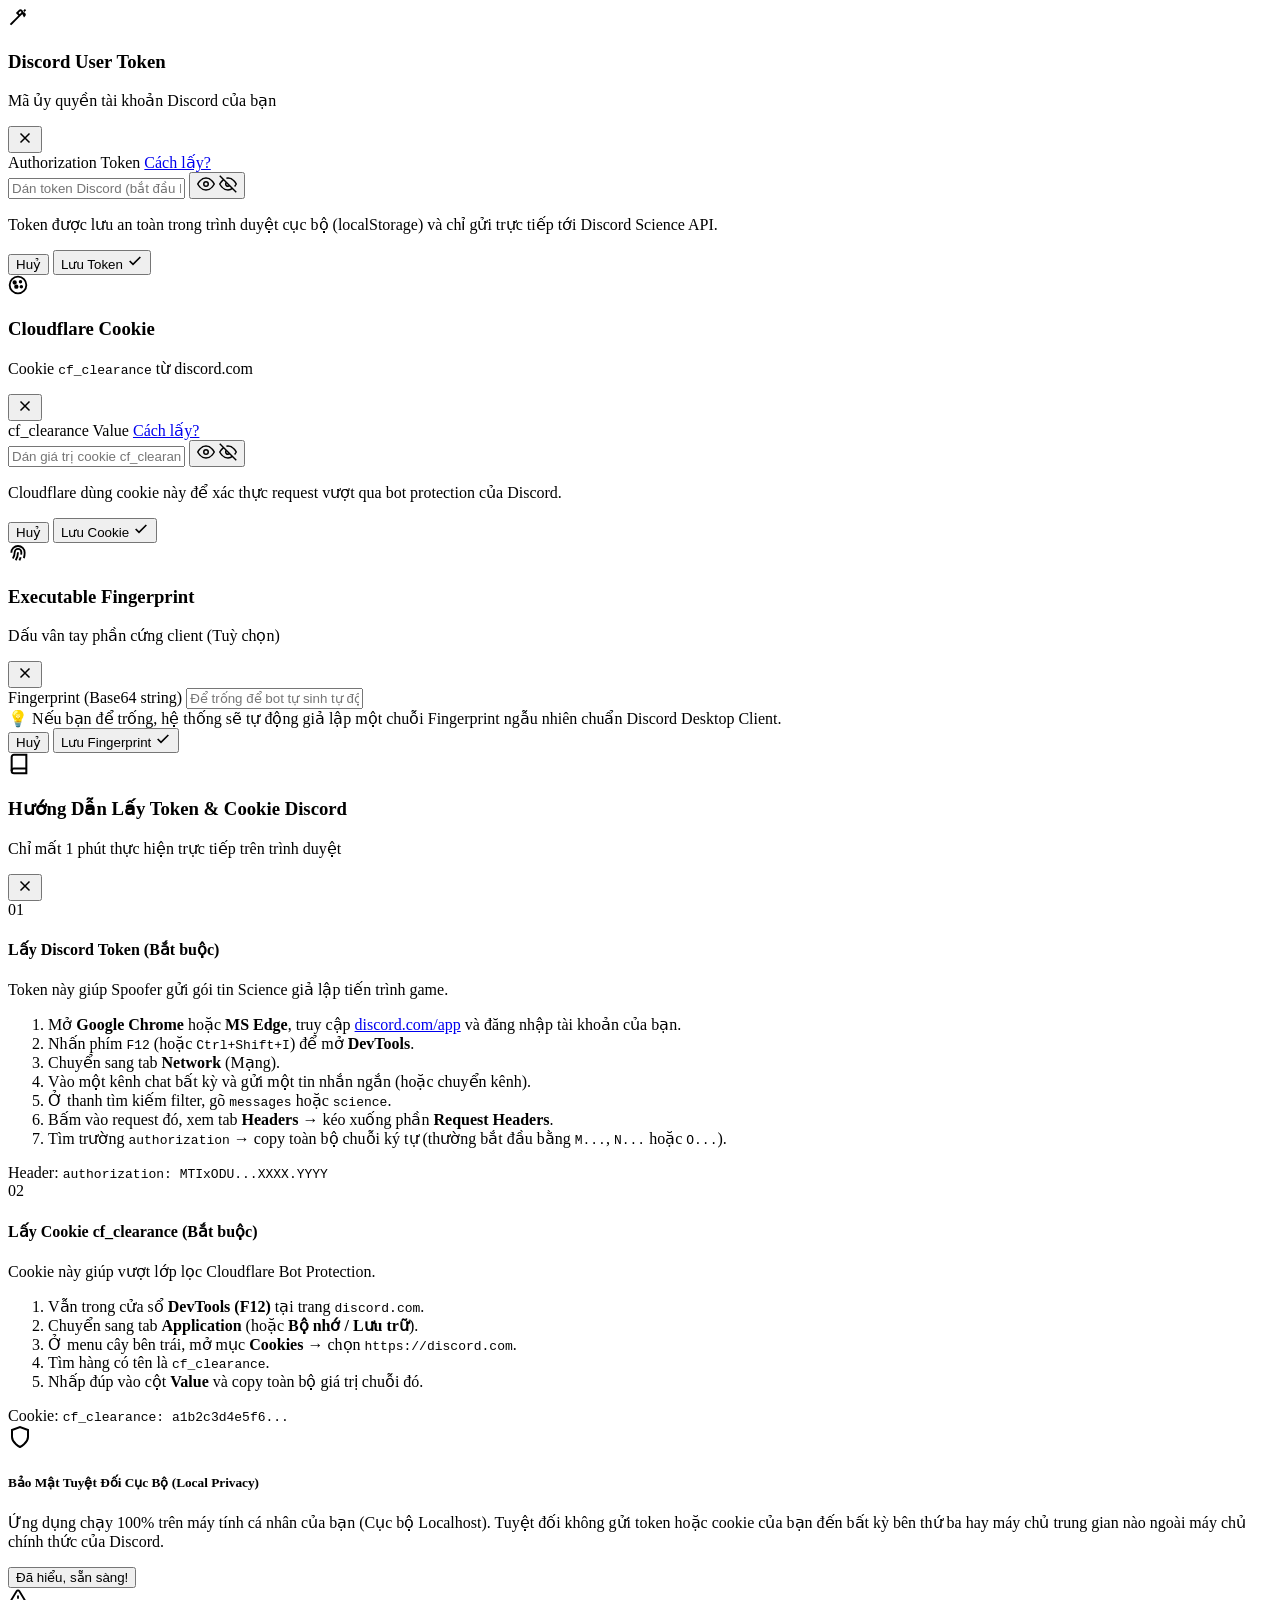
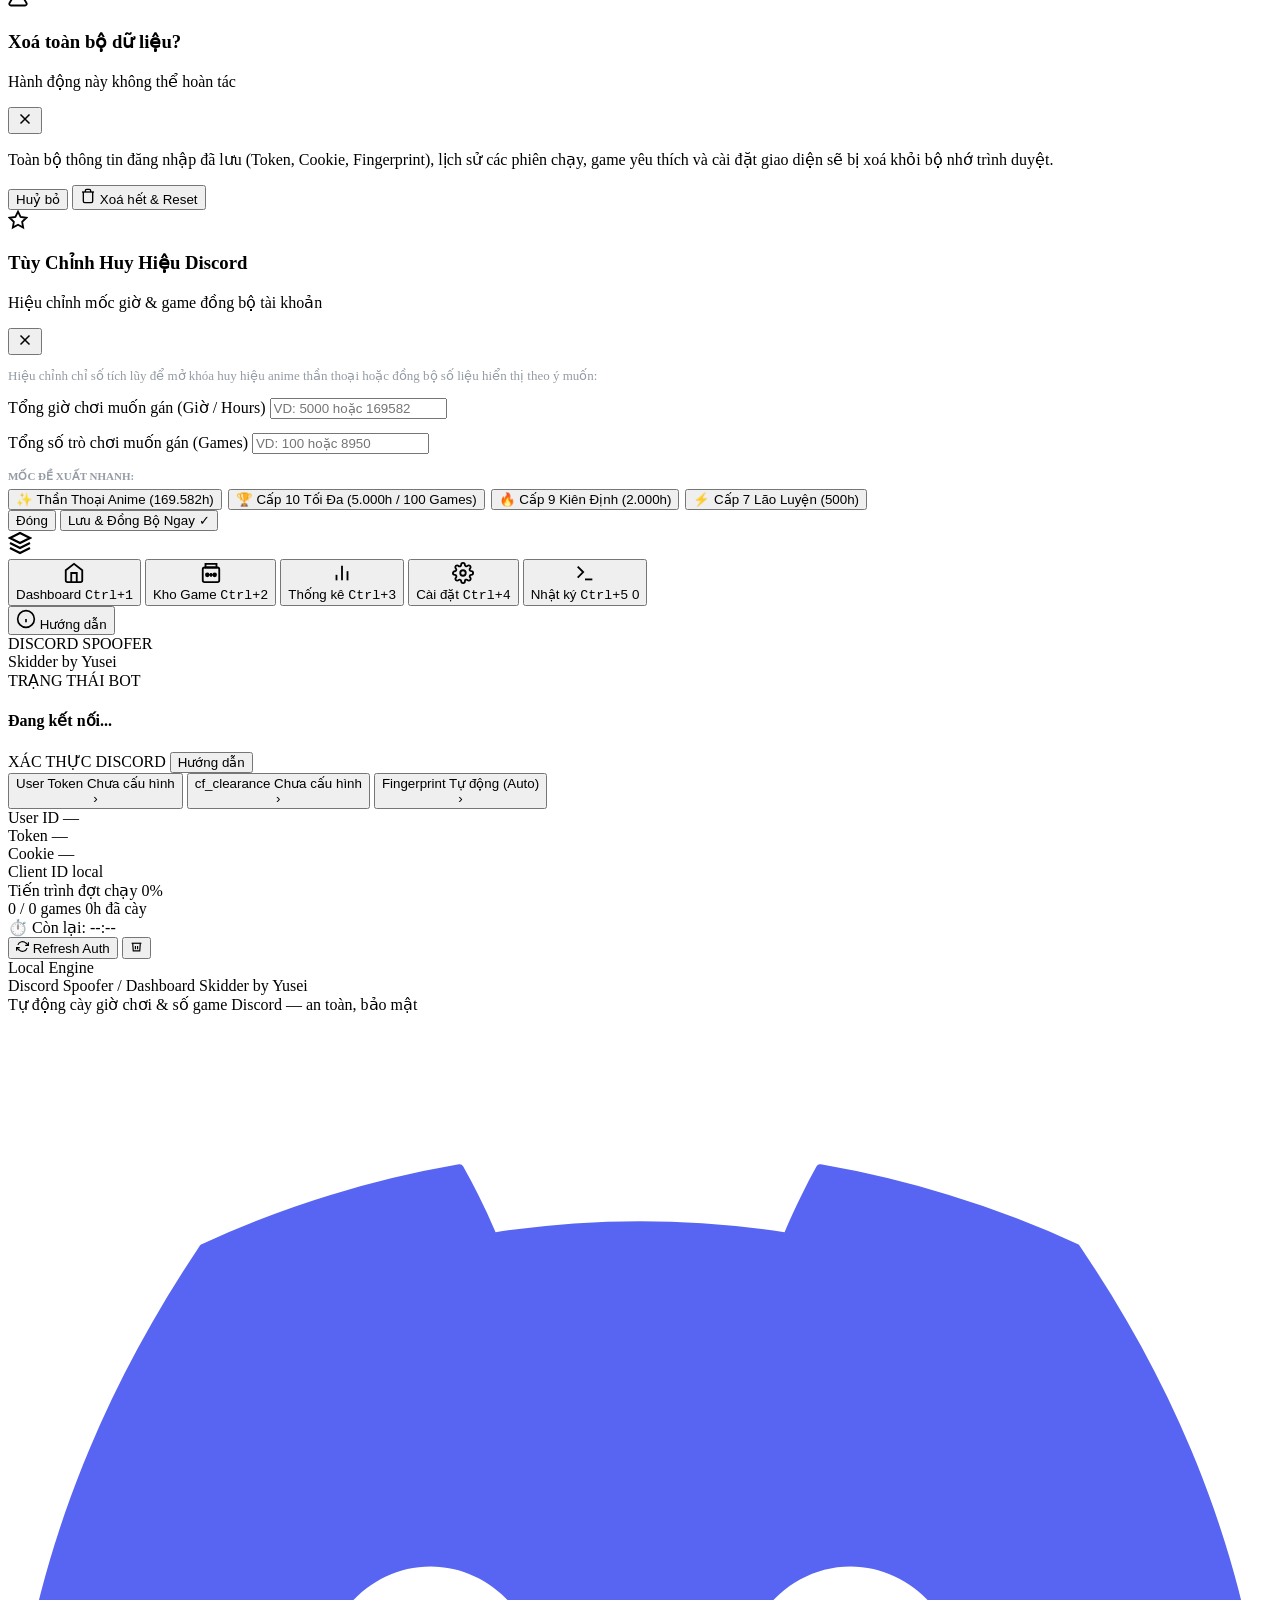
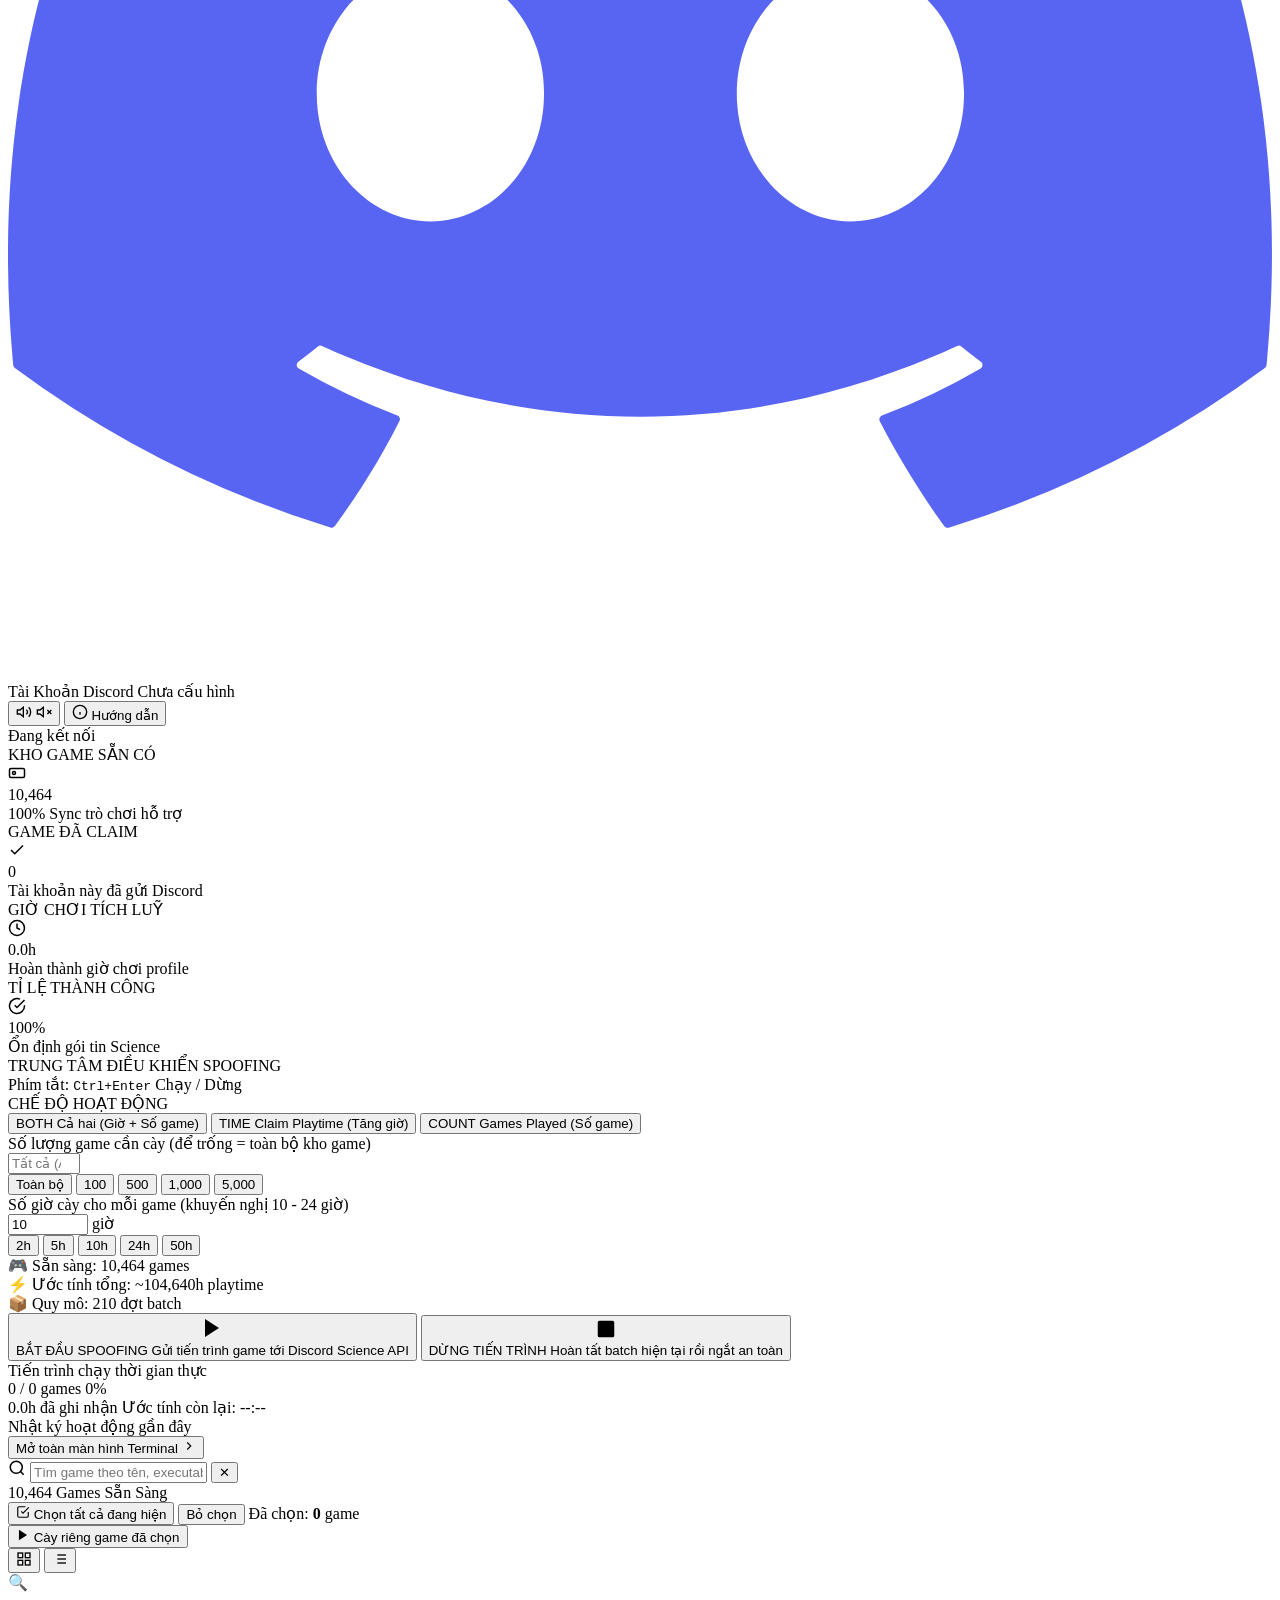
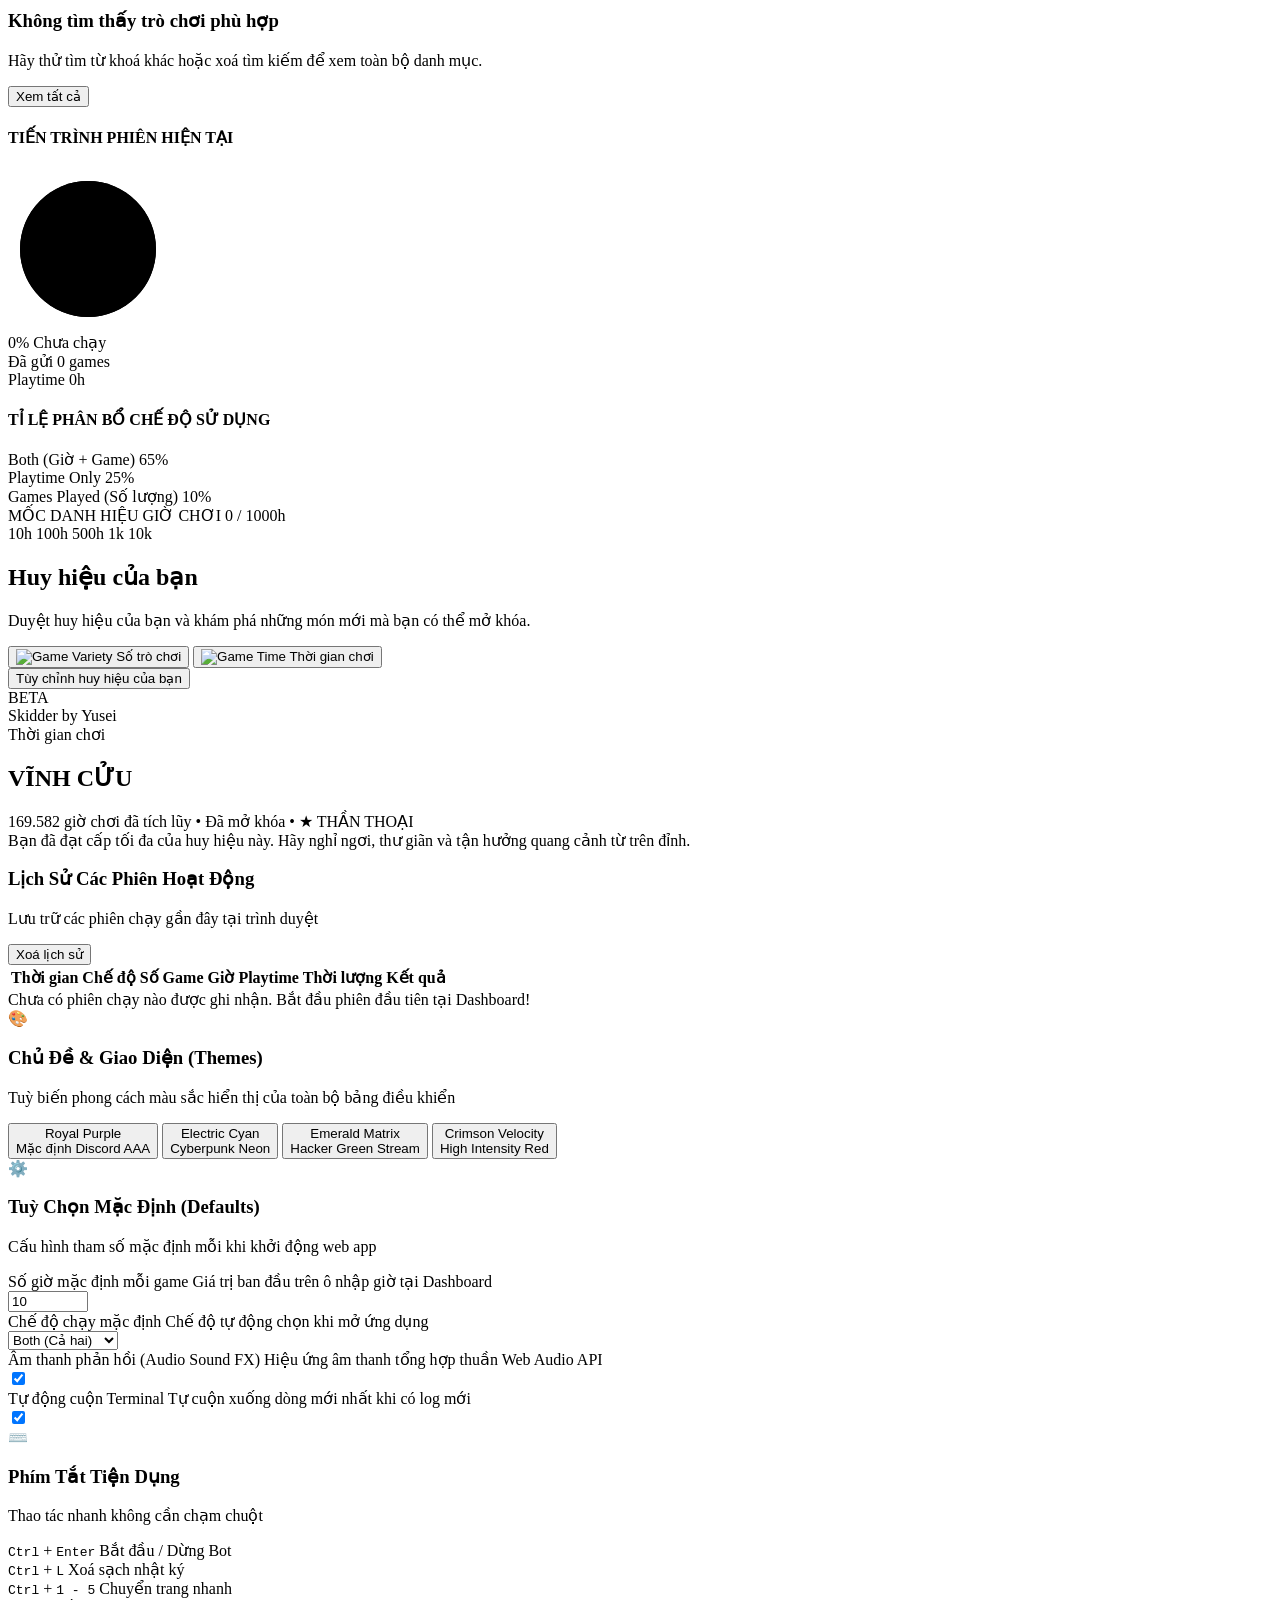
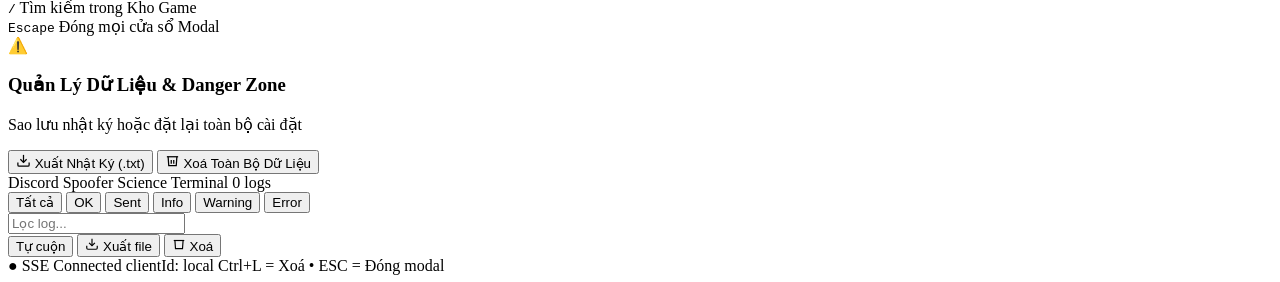
==== commit 60fbca0d: "Remove sync button, display only clean Discord account of token" ====
--- a/web/index.html
+++ b/web/index.html
@@ -523,16 +523,12 @@
                 
                 <div class="topbar-right">
                     <!-- Discord User Profile & Sync Pill -->
-                    <div class="topbar-user-pill" id="topbar-discord-pill">
+                    <div class="topbar-user-pill" id="topbar-discord-pill" title="Bấm để cấu hình Discord Token" style="cursor: pointer;">
                         <img id="topbar-discord-avatar" class="topbar-user-avatar" src="data:image/svg+xml;utf8,<svg xmlns='http://www.w3.org/2000/svg' viewBox='0 0 24 24' fill='%235865F2'><path d='M20.317 4.37a19.791 19.791 0 0 0-4.885-1.515.074.074 0 0 0-.079.037c-.21.375-.444.864-.608 1.25a18.27 18.27 0 0 0-5.487 0 12.64 12.64 0 0 0-.617-1.25.077.077 0 0 0-.079-.037A19.736 19.736 0 0 0 3.677 4.37a.07.07 0 0 0-.032.027C.533 9.046-.32 13.58.099 18.057a.082.082 0 0 0 .031.057 19.9 19.9 0 0 0 5.993 3.03.078.078 0 0 0 .084-.028c.462-.63.874-1.295 1.226-1.994.021-.041.001-.09-.041-.106a13.107 13.107 0 0 1-1.872-.892.077.077 0 0 1-.008-.128 10.2 10.2 0 0 0 .372-.292.074.074 0 0 1 .077-.01c3.929 1.793 8.18 1.793 12.061 0a.074.074 0 0 1 .078.01c.12.098.246.198.373.292a.077.077 0 0 1-.006.127 12.299 12.299 0 0 1-1.873.894.077.077 0 0 0-.041.107c.36.698.772 1.362 1.225 1.993a.076.076 0 0 0 .084.028 19.839 19.839 0 0 0 6.002-3.03.077.077 0 0 0 .032-.054c.5-5.177-.838-9.674-3.549-13.66a.061.061 0 0 0-.031-.028zM8.02 15.33c-1.183 0-2.157-1.085-2.157-2.419 0-1.333.956-2.419 2.157-2.419 1.21 0 2.176 1.096 2.157 2.42 0 1.333-.956 2.418-2.157 2.418zm7.975 0c-1.183 0-2.157-1.085-2.157-2.419 0-1.333.955-2.419 2.157-2.419 1.21 0 2.176 1.096 2.157 2.42 0 1.333-.946 2.418-2.157 2.418z'/></svg>" alt="Discord User">
                         <div class="topbar-user-meta">
                             <span class="topbar-user-name" id="topbar-user-name">Tài Khoản Discord</span>
-                            <span class="topbar-user-id font-mono" id="topbar-user-uid">Chưa đồng bộ</span>
-                        </div>
-                        <button type="button" class="btn-sync-discord" id="btn-sync-discord" title="Đồng bộ ngay với tài khoản Discord">
-                            <svg class="spin-icon" width="13" height="13" viewBox="0 0 24 24" fill="none" stroke="currentColor" stroke-width="2.5"><polyline points="23 4 23 10 17 10"/><polyline points="1 20 1 14 7 14"/><path d="M3.51 9a9 9 0 0 1 14.85-3.36L23 10M1 14l4.64 4.36A9 9 0 0 0 20.49 15"/></svg>
-                            <span>Đồng bộ</span>
-                        </button>
+                            <span class="topbar-user-id font-mono" id="topbar-user-uid">Chưa cấu hình</span>
+                        </div>
                     </div>
 
                     <!-- Audio Mute/Sound Toggle -->
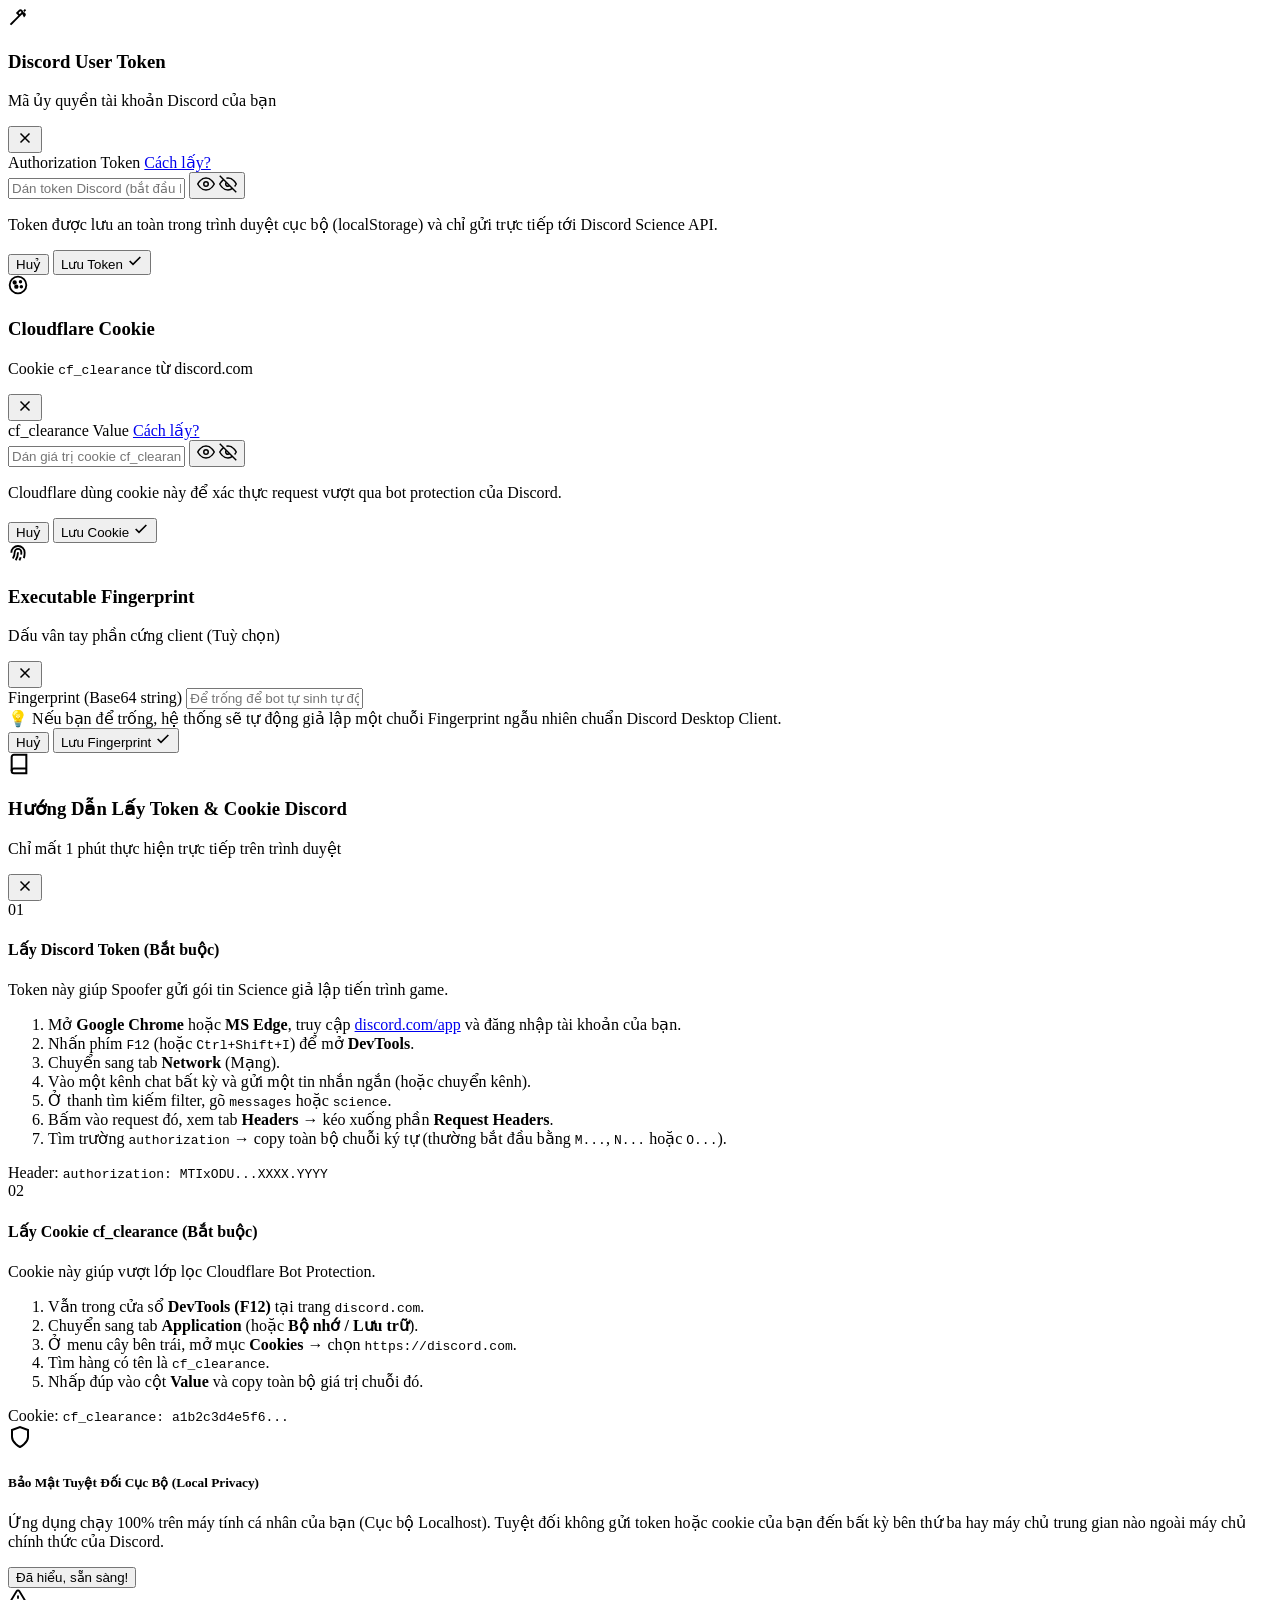
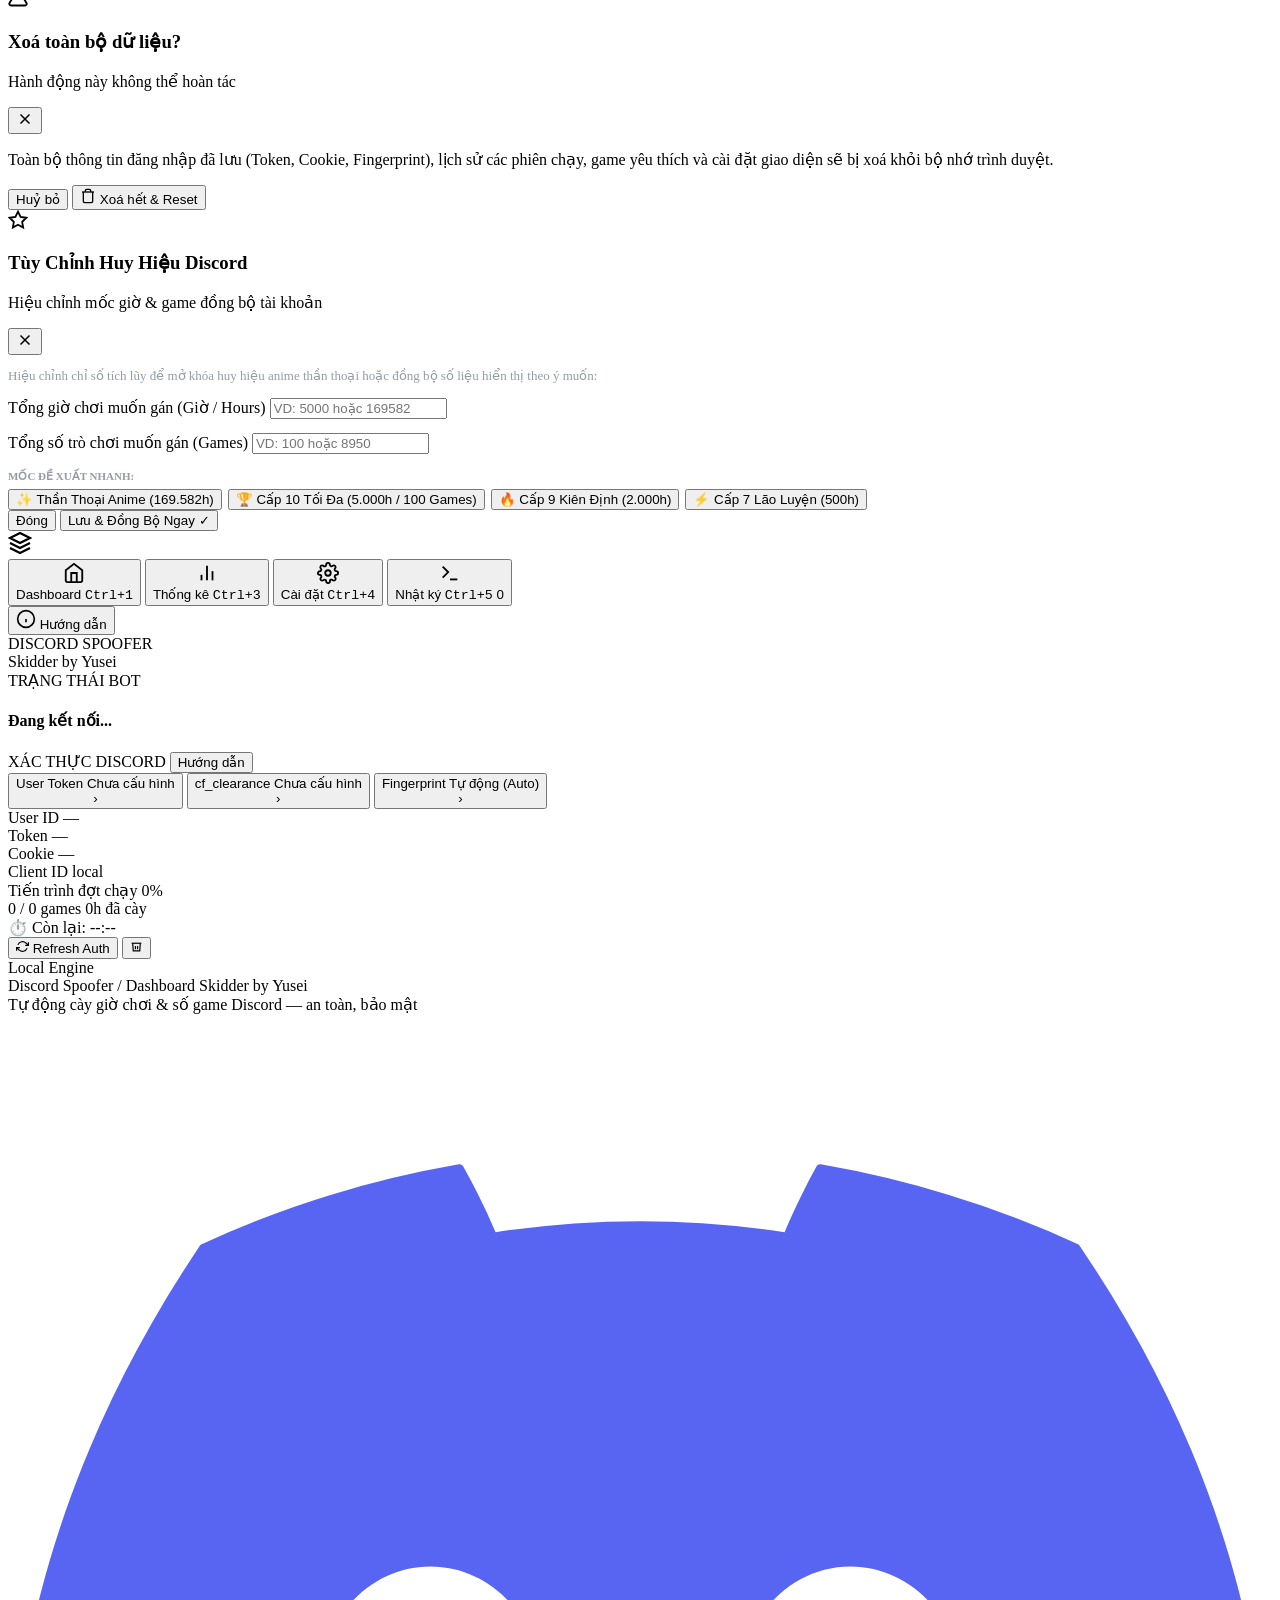
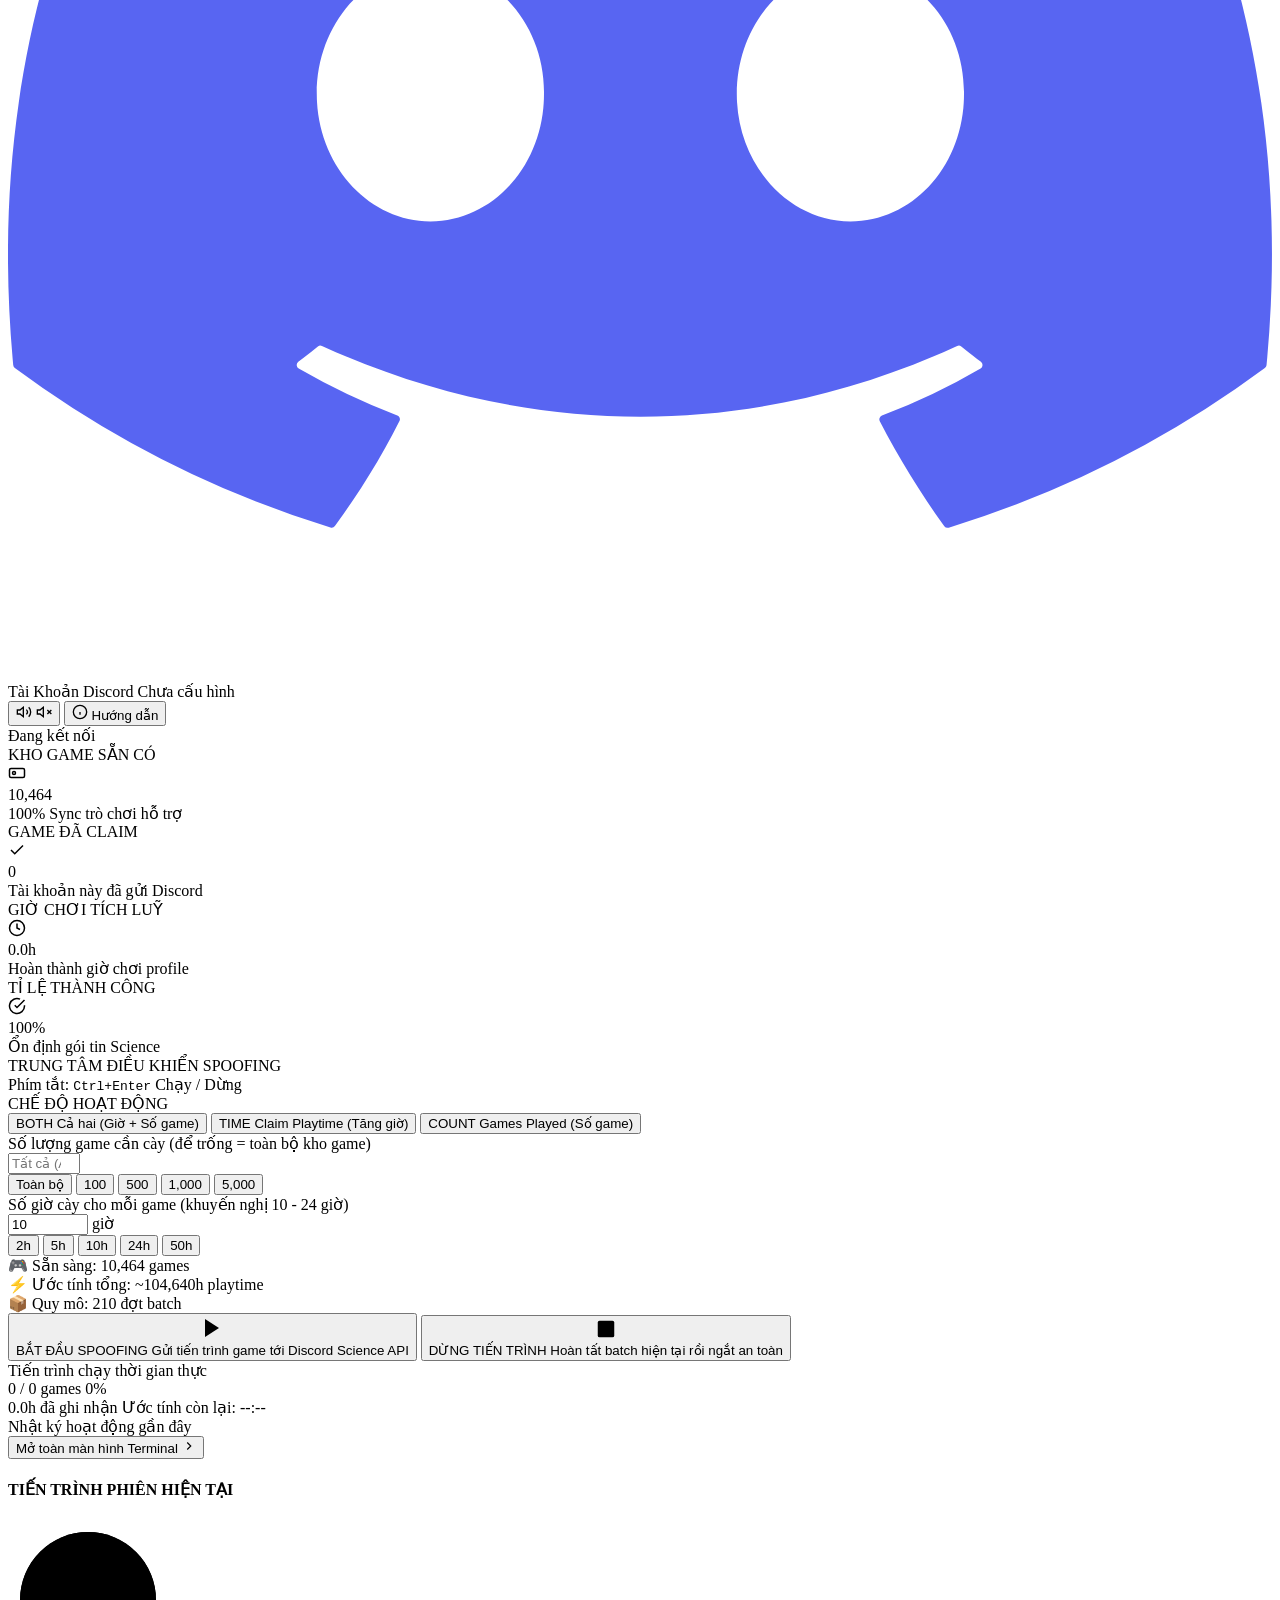
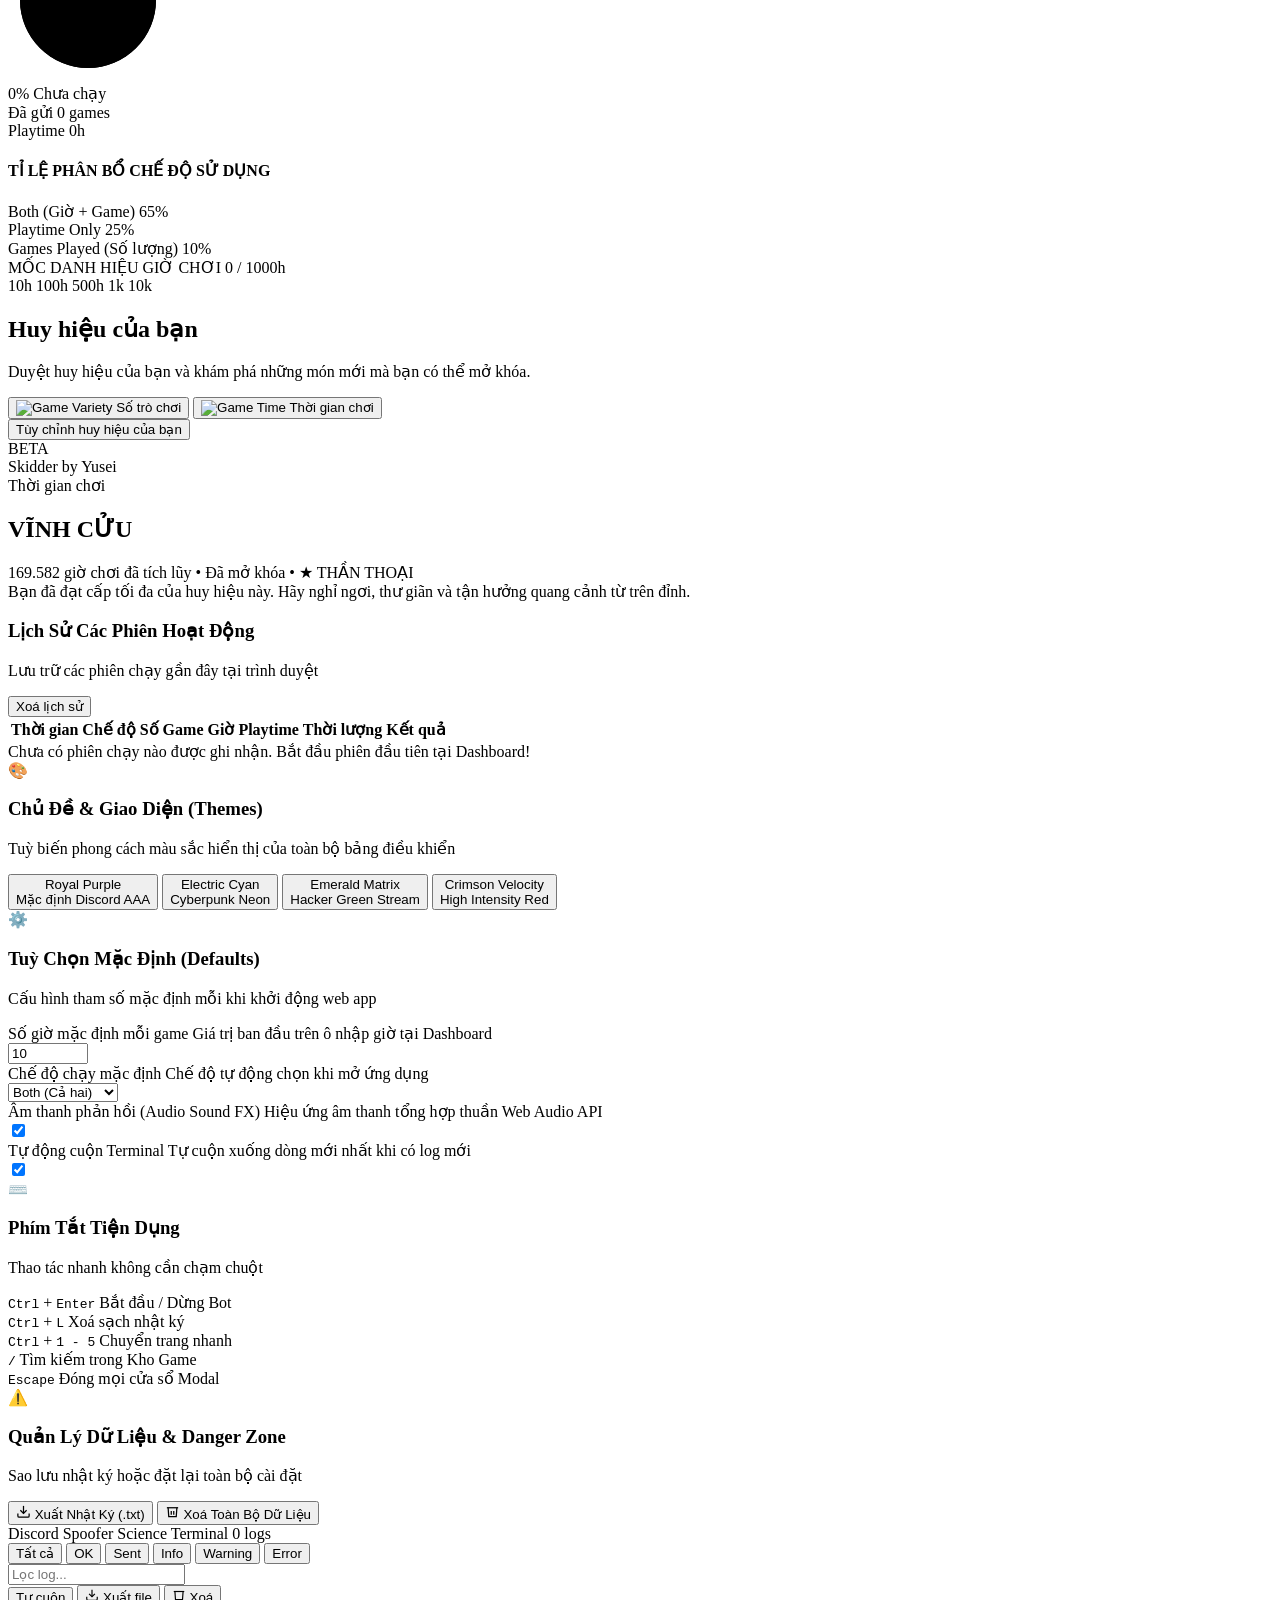
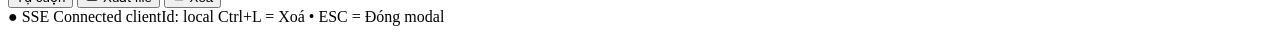
==== commit da0f37d2: "Remove games library page and heavy json files for ultra-fast zero-lag experience" ====
--- a/web/index.html
+++ b/web/index.html
@@ -335,12 +335,6 @@
                 </button>
 
                 <!-- 2. Game Library -->
-                <button class="rail-btn" data-page="games" title="Kho game Discord (Ctrl+2)">
-                    <div class="rail-btn-icon">
-                        <svg width="22" height="22" viewBox="0 0 24 24" fill="none" stroke="currentColor" stroke-width="2"><polygon points="6 2 18 2 18 6 6 6 6 2"/><rect x="3" y="6" width="18" height="16" rx="2"/><circle cx="8" cy="14" r="1.5" fill="currentColor"/><circle cx="16" cy="14" r="1.5" fill="currentColor"/><path d="M12 12v4M10 14h4"/></svg>
-                    </div>
-                    <span class="rail-tooltip">Kho Game <kbd>Ctrl+2</kbd></span>
-                </button>
 
                 <!-- 3. Statistics -->
                 <button class="rail-btn" data-page="stats" title="Thống kê & Danh hiệu (Ctrl+3)">
@@ -799,86 +793,6 @@
                         </div>
                         <div class="dash-console-body custom-scroll font-mono" id="dash-mini-console">
                             <!-- Mini logs stream injected here -->
-                        </div>
-                    </div>
-                </div>
-            </section>
-
-            <!-- ================= PAGE 2: KHO GAME (GAME LIBRARY) ================= -->
-            <section class="page-view" id="page-games">
-                <div class="page-content-wrapper">
-                    
-                    <!-- Library Control Bar -->
-                    <div class="library-toolbar-card glass-panel">
-                        <div class="lib-toolbar-top">
-                            <div class="lib-search-box">
-                                <svg class="search-icon" width="18" height="18" viewBox="0 0 24 24" fill="none" stroke="currentColor" stroke-width="2"><circle cx="11" cy="11" r="8"/><line x1="21" y1="21" x2="16.65" y2="16.65"/></svg>
-                                <input type="text" id="input-game-search" class="search-input" placeholder="Tìm game theo tên, executable hoặc Game ID... (phím /)" autocomplete="off">
-                                <button type="button" class="search-clear-btn hidden" id="btn-clear-search" title="Xoá tìm kiếm">✕</button>
-                            </div>
-                            <div class="lib-stats-badge">
-                                <span class="lsb-num font-mono" id="lib-total-badge">10,464</span>
-                                <span class="lsb-text">Games Sẵn Sàng</span>
-                            </div>
-                        </div>
-
-                        <div class="lib-toolbar-bottom">
-                            <!-- Left: Selection controls -->
-                            <div class="lib-selection-actions">
-                                <button type="button" class="btn btn-outline-xs" id="btn-select-all-visible">
-                                    <svg width="14" height="14" viewBox="0 0 24 24" fill="none" stroke="currentColor" stroke-width="2"><polyline points="9 11 12 14 22 4"/><path d="M21 12v7a2 2 0 0 1-2 2H5a2 2 0 0 1-2-2V5a2 2 0 0 1 2-2h11"/></svg>
-                                    <span>Chọn tất cả đang hiện</span>
-                                </button>
-                                <button type="button" class="btn btn-outline-xs" id="btn-deselect-all">
-                                    <span>Bỏ chọn</span>
-                                </button>
-                                <span class="selected-counter-badge hidden" id="selected-counter-badge">Đã chọn: <strong id="selected-count-num">0</strong> game</span>
-                            </div>
-
-                            <!-- Right: View switchers & Quick Action -->
-                            <div class="lib-view-actions">
-                                <button type="button" class="btn btn-primary-xs hidden" id="btn-spoof-selected">
-                                    <svg width="14" height="14" viewBox="0 0 24 24" fill="currentColor"><polygon points="5 3 19 12 5 21 5 3"/></svg>
-                                    <span>Cày riêng game đã chọn</span>
-                                </button>
-                                
-                                <div class="view-mode-toggle">
-                                    <button type="button" class="view-btn active" id="btn-view-grid" title="Dạng lưới (Grid)">
-                                        <svg width="16" height="16" viewBox="0 0 24 24" fill="none" stroke="currentColor" stroke-width="2"><rect x="3" y="3" width="7" height="7"/><rect x="14" y="3" width="7" height="7"/><rect x="14" y="14" width="7" height="7"/><rect x="3" y="14" width="7" height="7"/></svg>
-                                    </button>
-                                    <button type="button" class="view-btn" id="btn-view-list" title="Dạng danh sách (List)">
-                                        <svg width="16" height="16" viewBox="0 0 24 24" fill="none" stroke="currentColor" stroke-width="2"><line x1="8" y1="6" x2="21" y2="6"/><line x1="8" y1="12" x2="21" y2="12"/><line x1="8" y1="18" x2="21" y2="18"/><line x1="3" y1="6" x2="3.01" y2="6"/><line x1="3" y1="12" x2="3.01" y2="12"/><line x1="3" y1="18" x2="3.01" y2="18"/></svg>
-                                    </button>
-                                </div>
-                            </div>
-                        </div>
-                    </div>
-
-                    <!-- Games List / Grid View Area -->
-                    <div class="games-display-container">
-                        <!-- Loading Skeleton -->
-                        <div class="games-skeleton-grid hidden" id="games-skeleton">
-                            <div class="skeleton-card"></div>
-                            <div class="skeleton-card"></div>
-                            <div class="skeleton-card"></div>
-                            <div class="skeleton-card"></div>
-                            <div class="skeleton-card"></div>
-                            <div class="skeleton-card"></div>
-                            <div class="skeleton-card"></div>
-                            <div class="skeleton-card"></div>
-                        </div>
-
-                        <!-- Rendered Games Target -->
-                        <div class="games-grid-view" id="games-grid-target">
-                            <!-- Injected by JavaScript -->
-                        </div>
-
-                        <!-- Empty state if no games match search -->
-                        <div class="games-empty-state hidden" id="games-empty-state">
-                            <div class="empty-icon">🔍</div>
-                            <h3>Không tìm thấy trò chơi phù hợp</h3>
-                            <p>Hãy thử tìm từ khoá khác hoặc xoá tìm kiếm để xem toàn bộ danh mục.</p>
-                            <button type="button" class="btn btn-outline-sm" id="btn-reset-search">Xem tất cả</button>
                         </div>
                     </div>
                 </div>
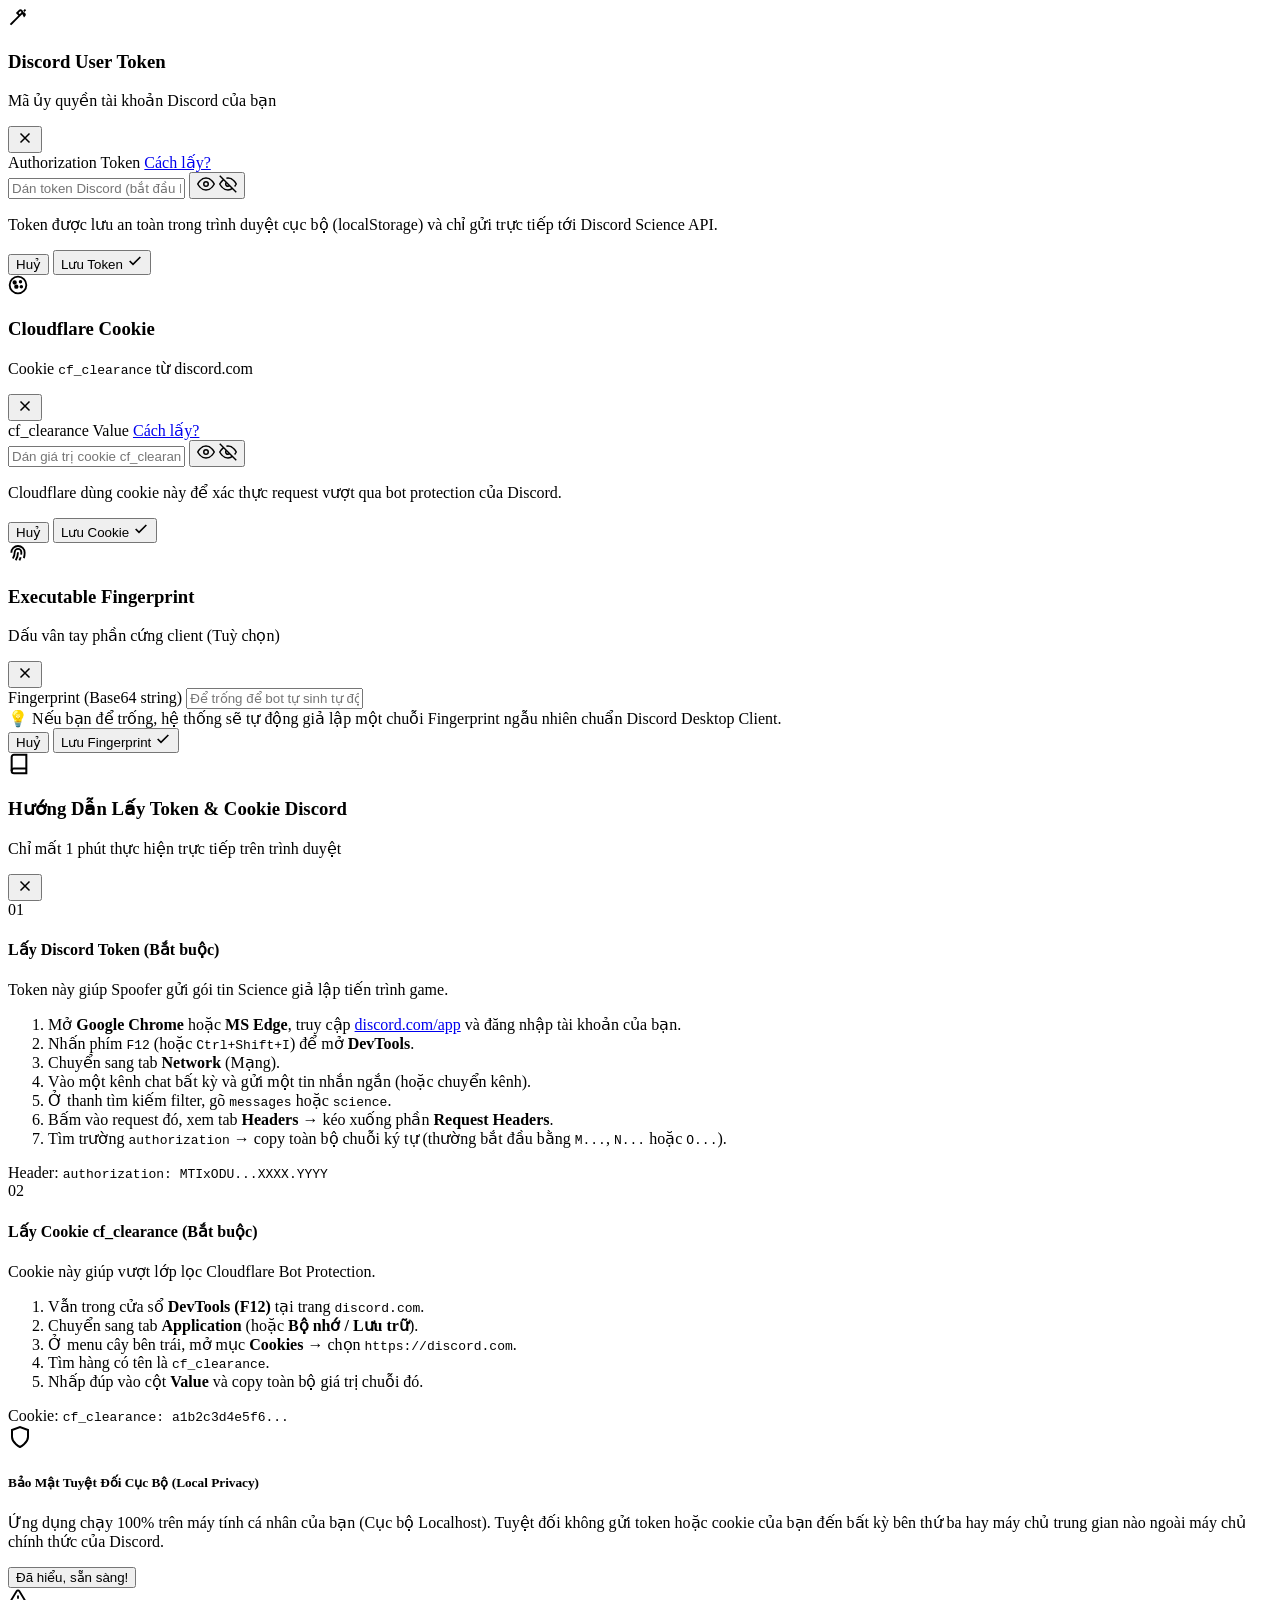
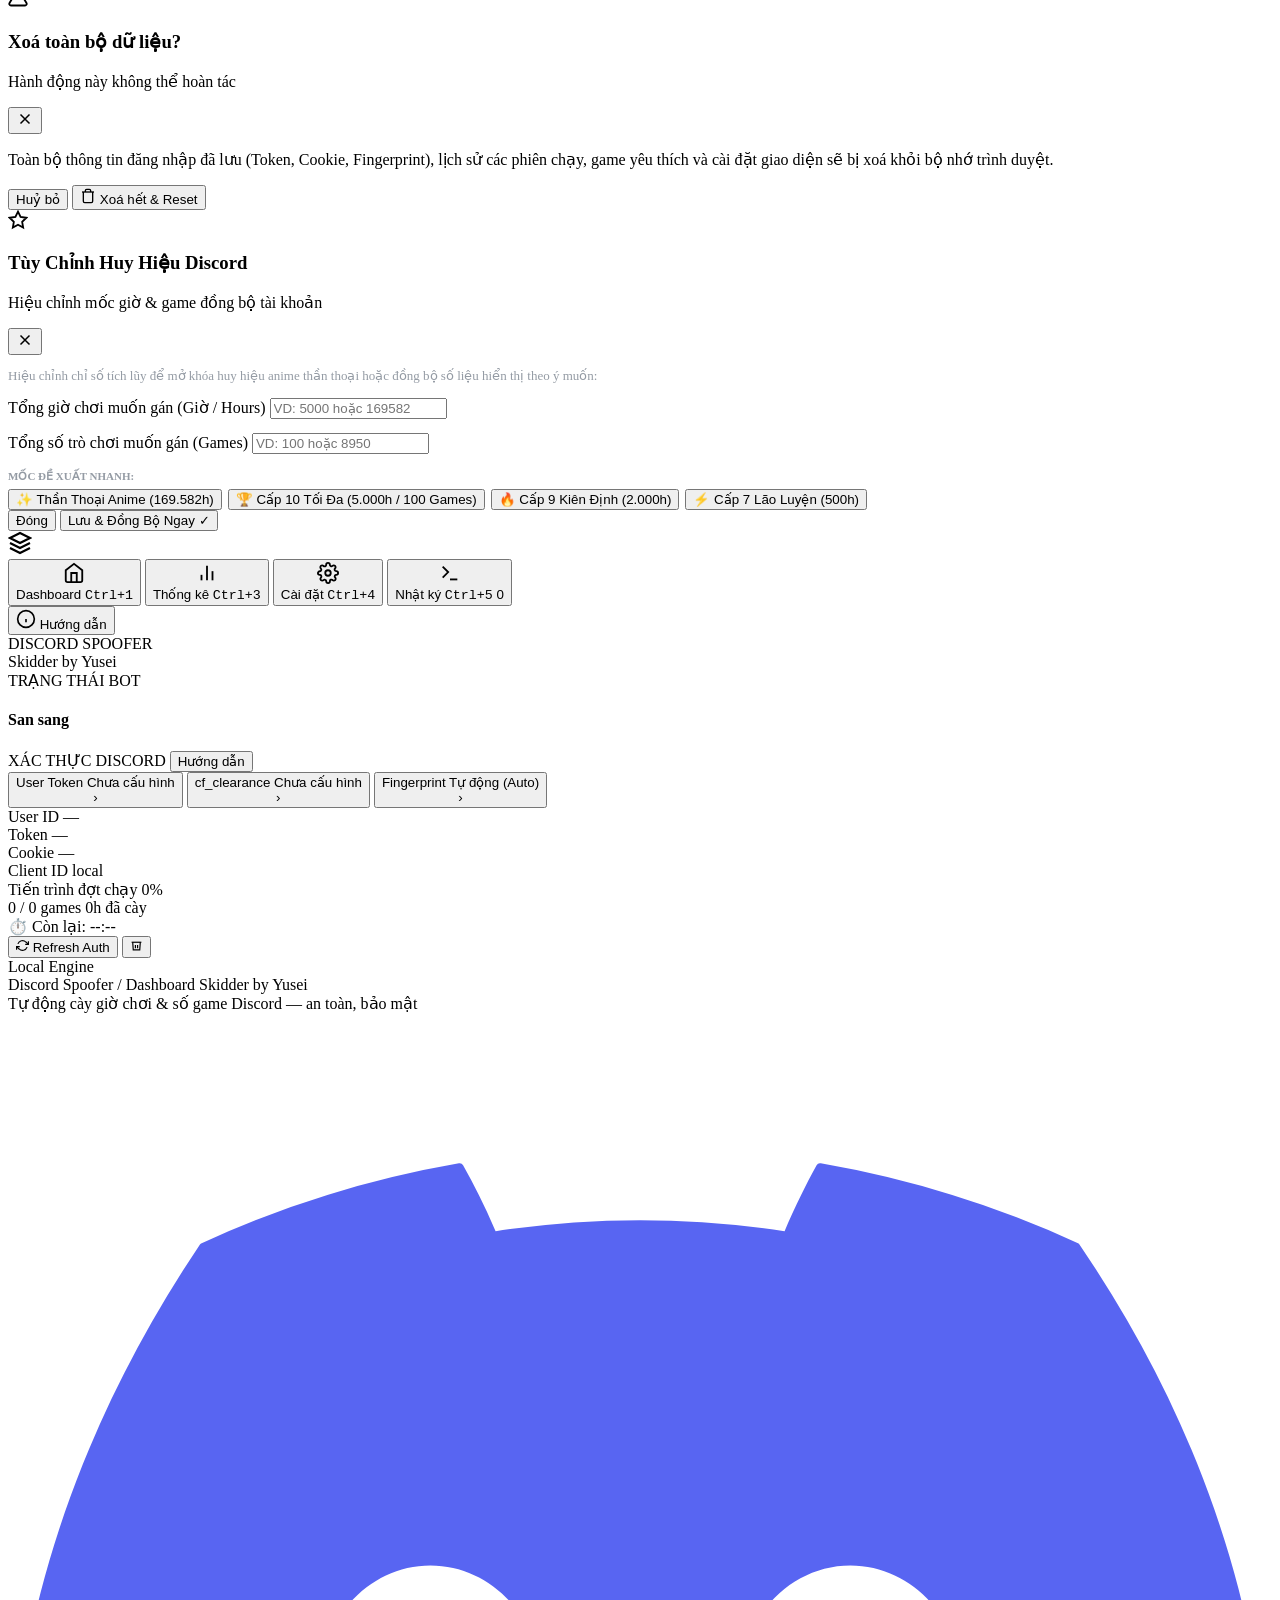
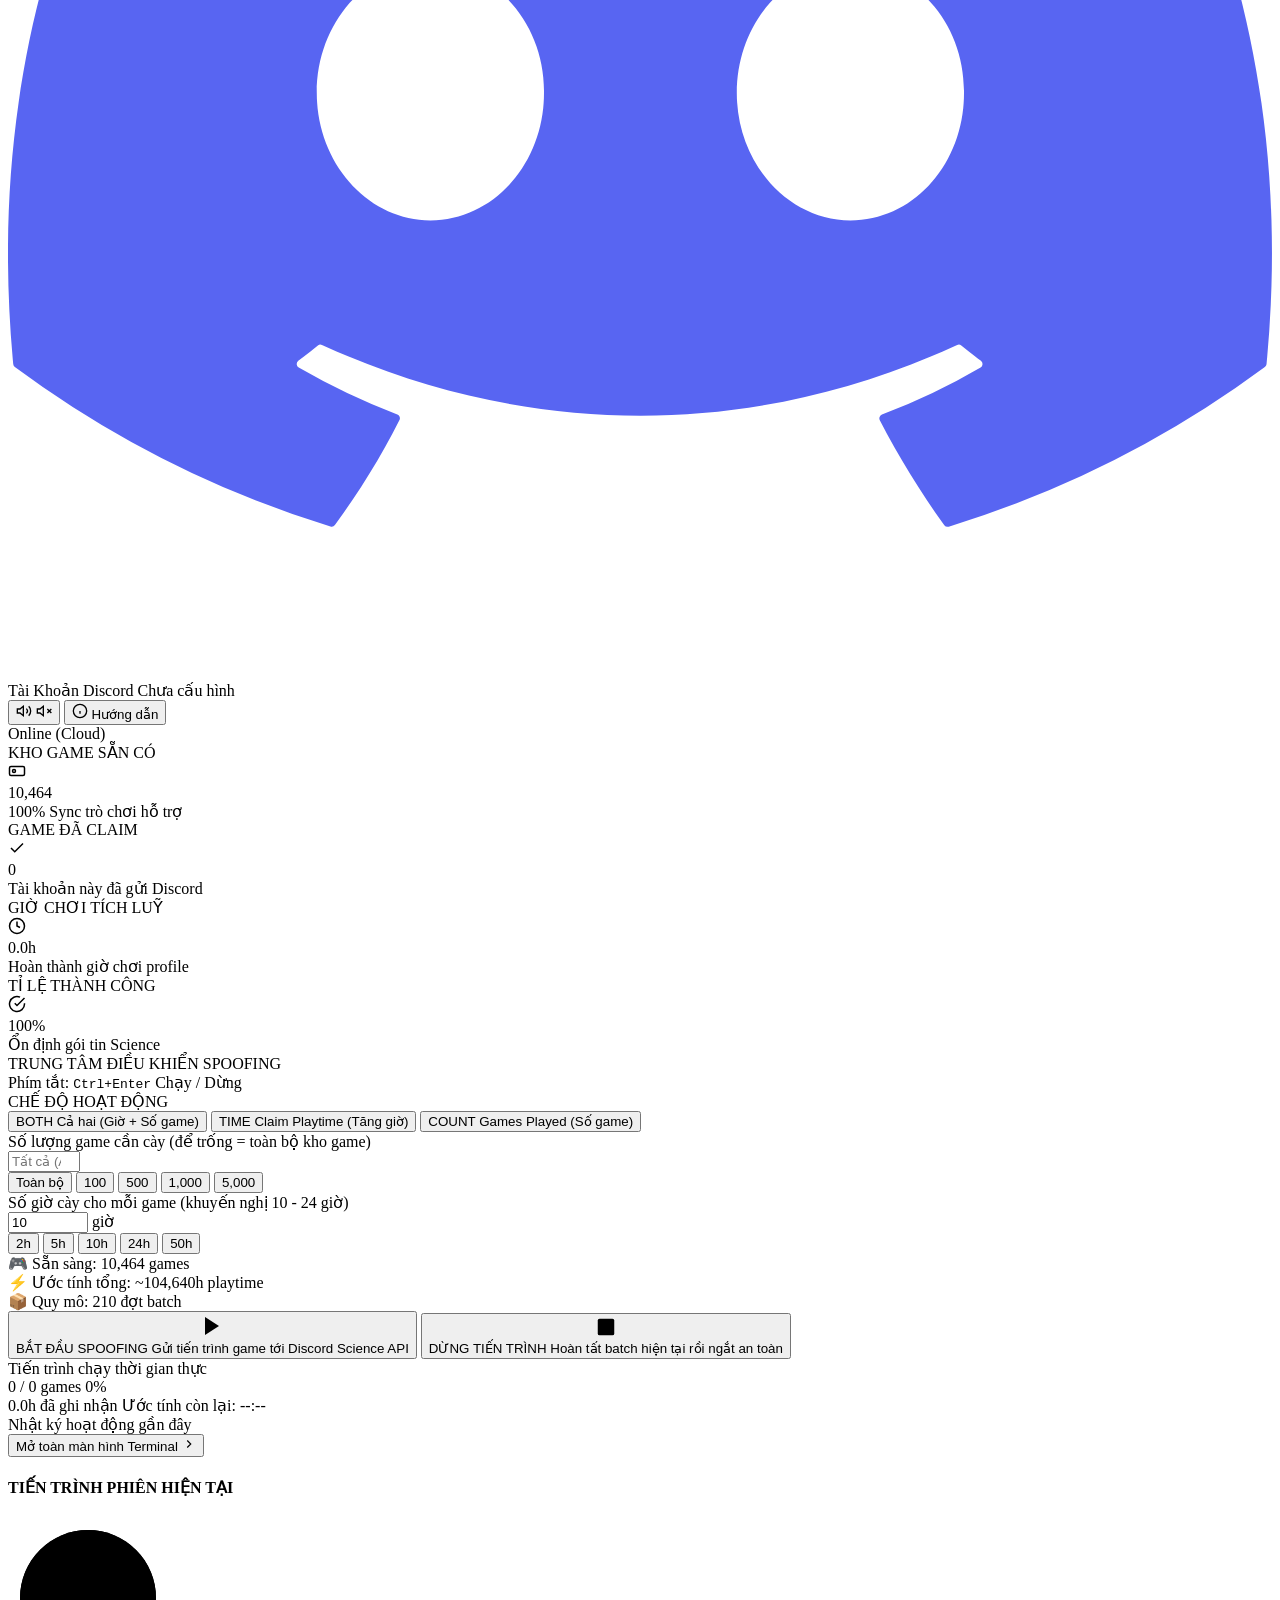
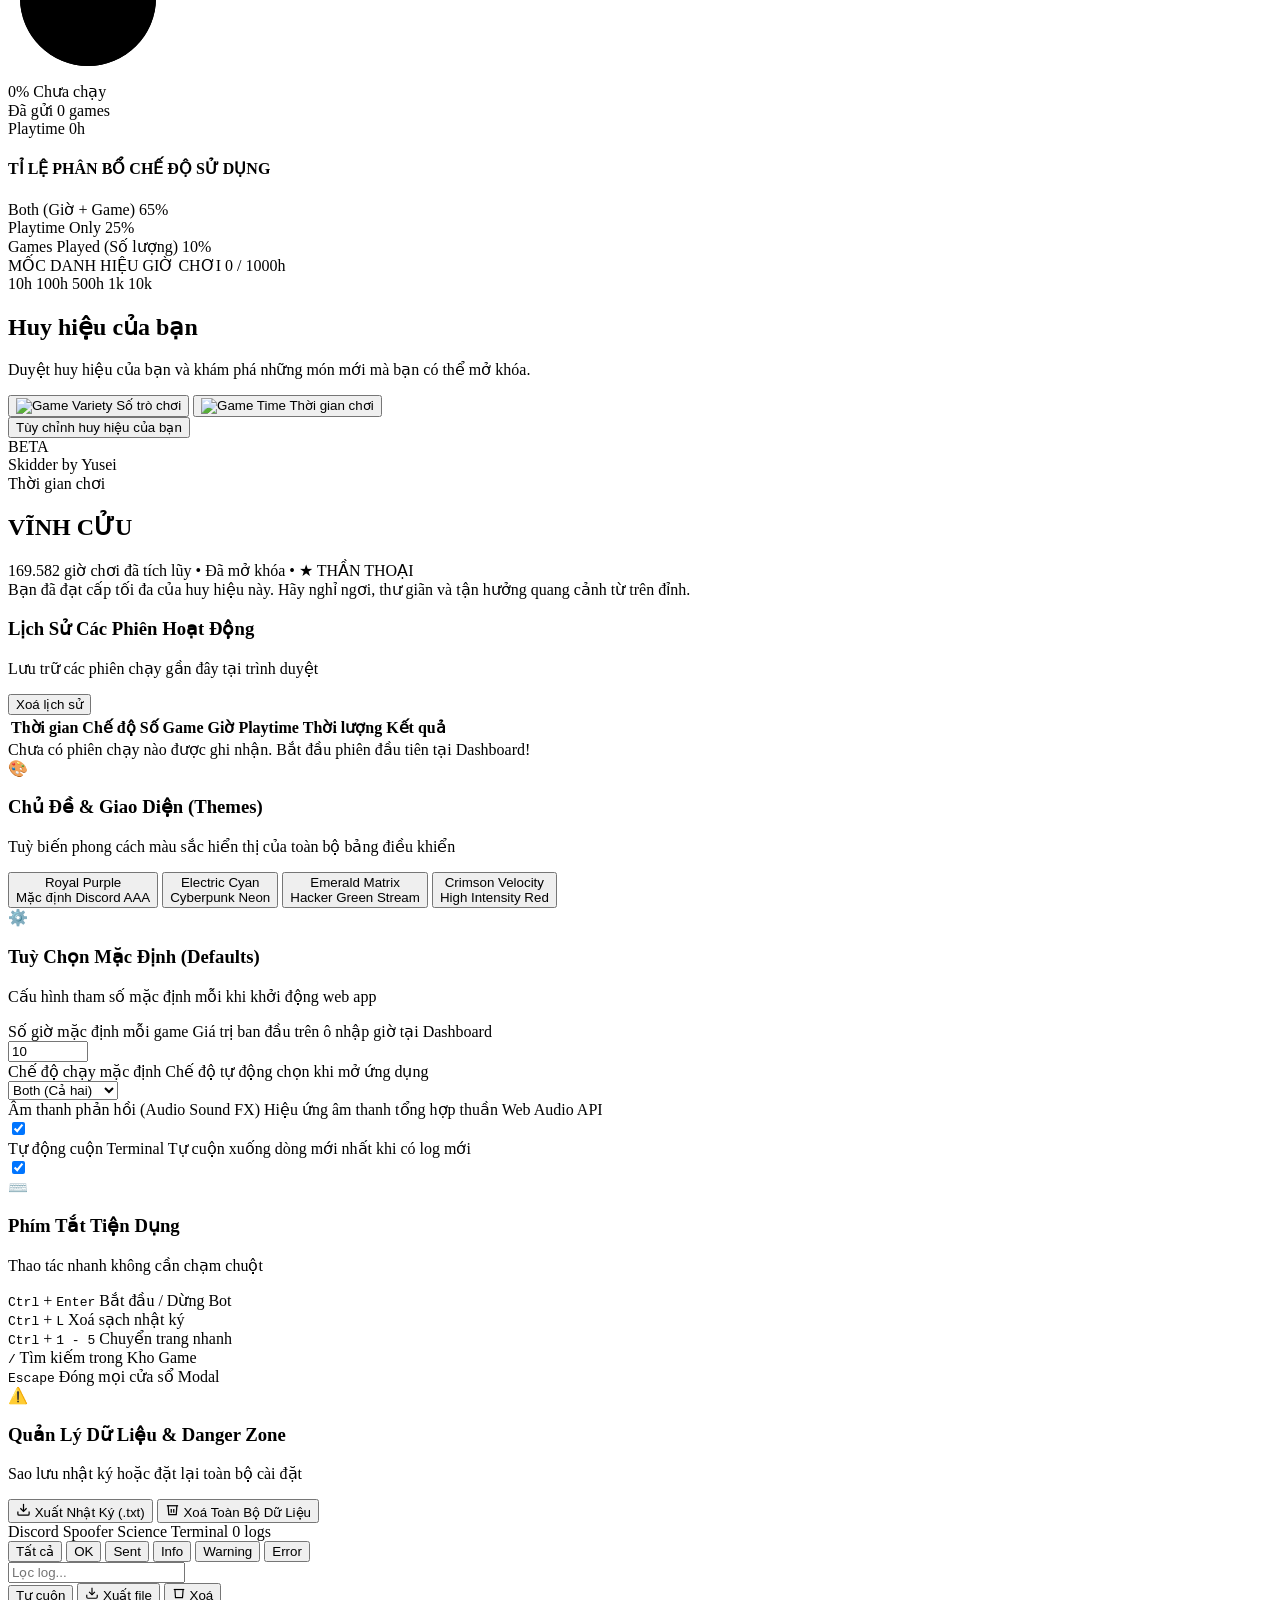
==== commit ec5a5aa3: "Fix: show Online instantly, remove SSE, fix status text, optimize CSS (remove all backdrop-blur, red" ====
--- a/web/index.html
+++ b/web/index.html
@@ -1,4 +1,4 @@
-<!DOCTYPE html>
+﻿<!DOCTYPE html>
 <html lang="vi" data-theme="purple">
 <head>
     <meta charset="UTF-8">
@@ -14,11 +14,8 @@
     <link rel="stylesheet" href="style.css">
 </head>
 <body>
-    <!-- Ambient Aurora Glow & Background Mesh -->
+    <!-- Lightweight Static Background Mesh (Zero Lag) -->
     <div class="aurora-mesh"></div>
-    <div class="ambient-glow blob-purple"></div>
-    <div class="ambient-glow blob-blue"></div>
-    <div class="ambient-glow blob-cyan"></div>
     <div class="noise-grid"></div>
 
     <!-- Toast Notification Container -->
@@ -392,7 +389,7 @@
                     </div>
                     <div class="status-meta">
                         <span class="status-label-sub">TRẠNG THÁI BOT</span>
-                        <h4 class="status-text-main" id="status-text">Đang kết nối...</h4>
+                        <h4 class="status-text-main" id="status-text">San sang</h4>
                     </div>
                 </div>
             </div>
@@ -538,9 +535,9 @@
                     </button>
 
                     <!-- Connection Status Badge -->
-                    <div class="topbar-status-chip" id="topbar-conn-badge">
+                    <div class="topbar-status-chip online" id="topbar-conn-badge">
                         <span class="conn-dot"></span>
-                        <span class="conn-label" id="topbar-conn-label">Đang kết nối</span>
+                        <span class="conn-label" id="topbar-conn-label">Online (Cloud)</span>
                     </div>
                 </div>
             </header>
@@ -1238,3 +1235,5 @@
     <script src="app.js"></script>
 </body>
 </html>
+
+
